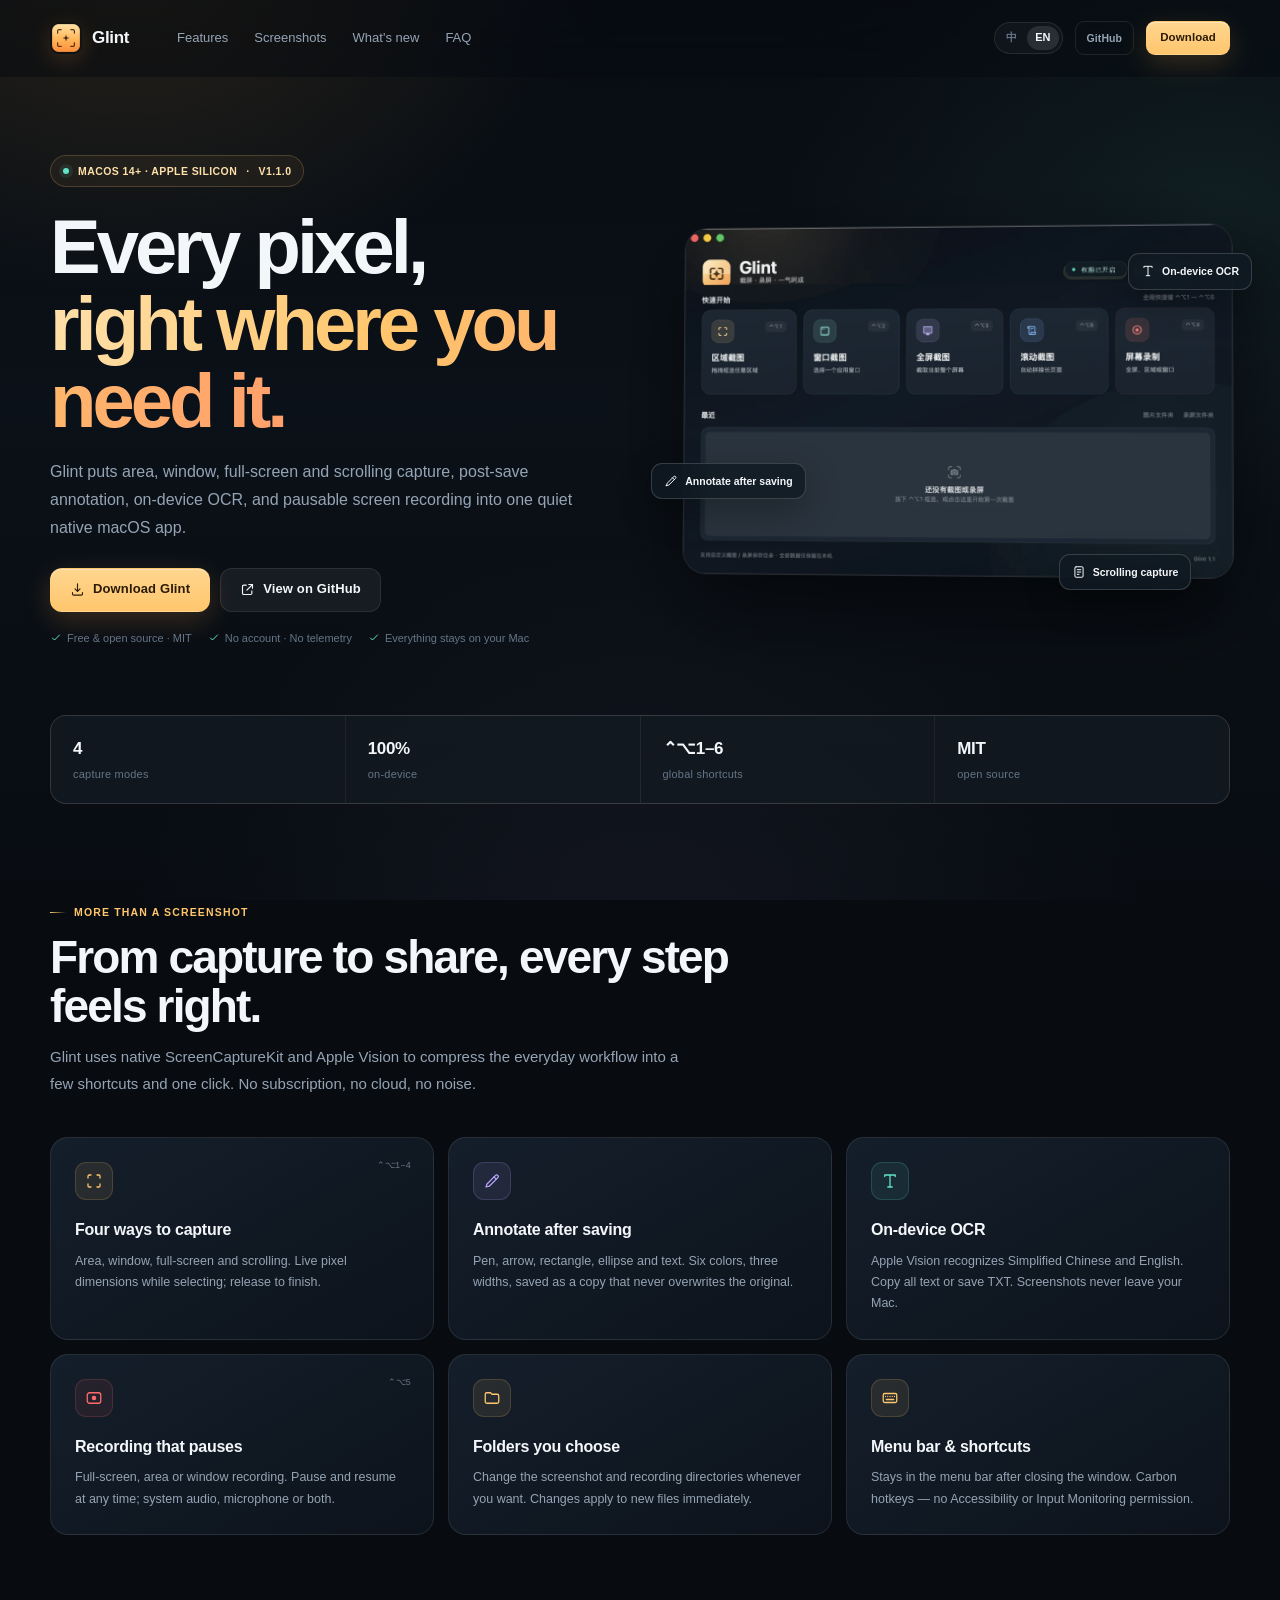
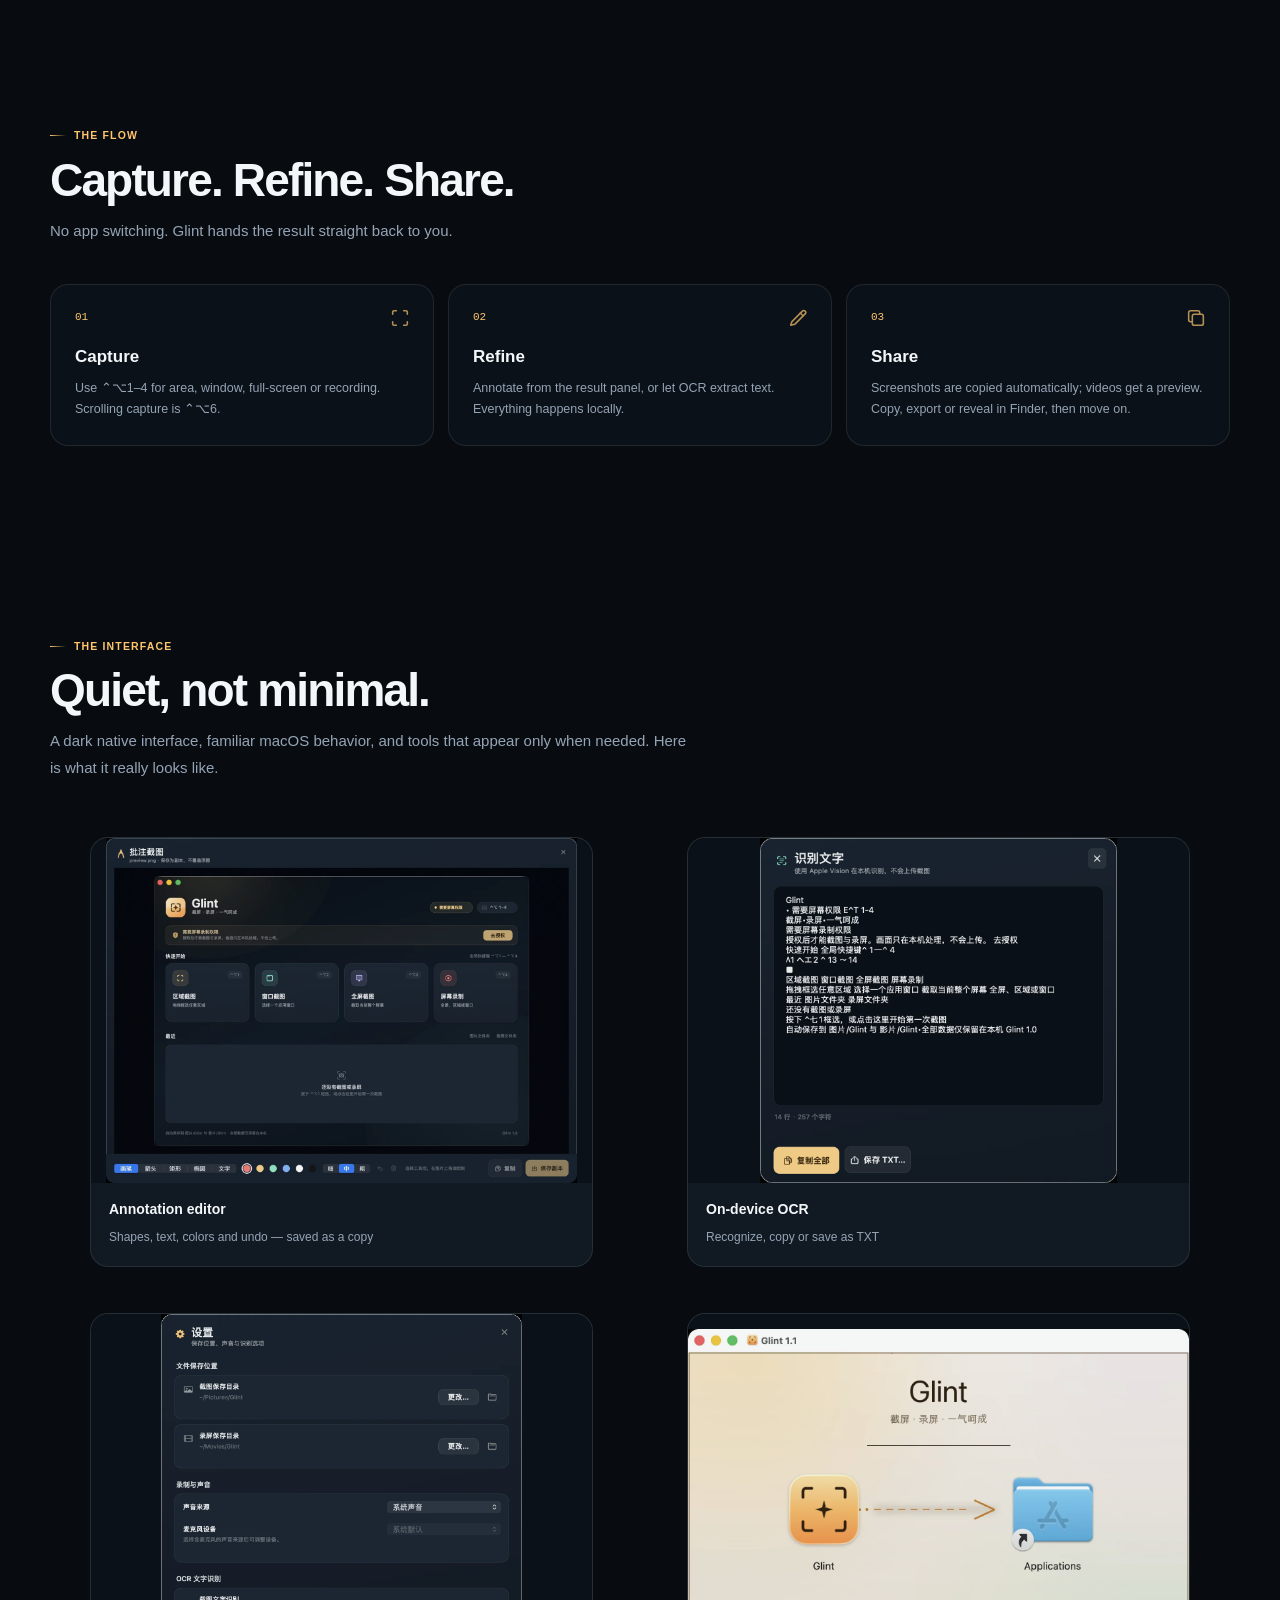
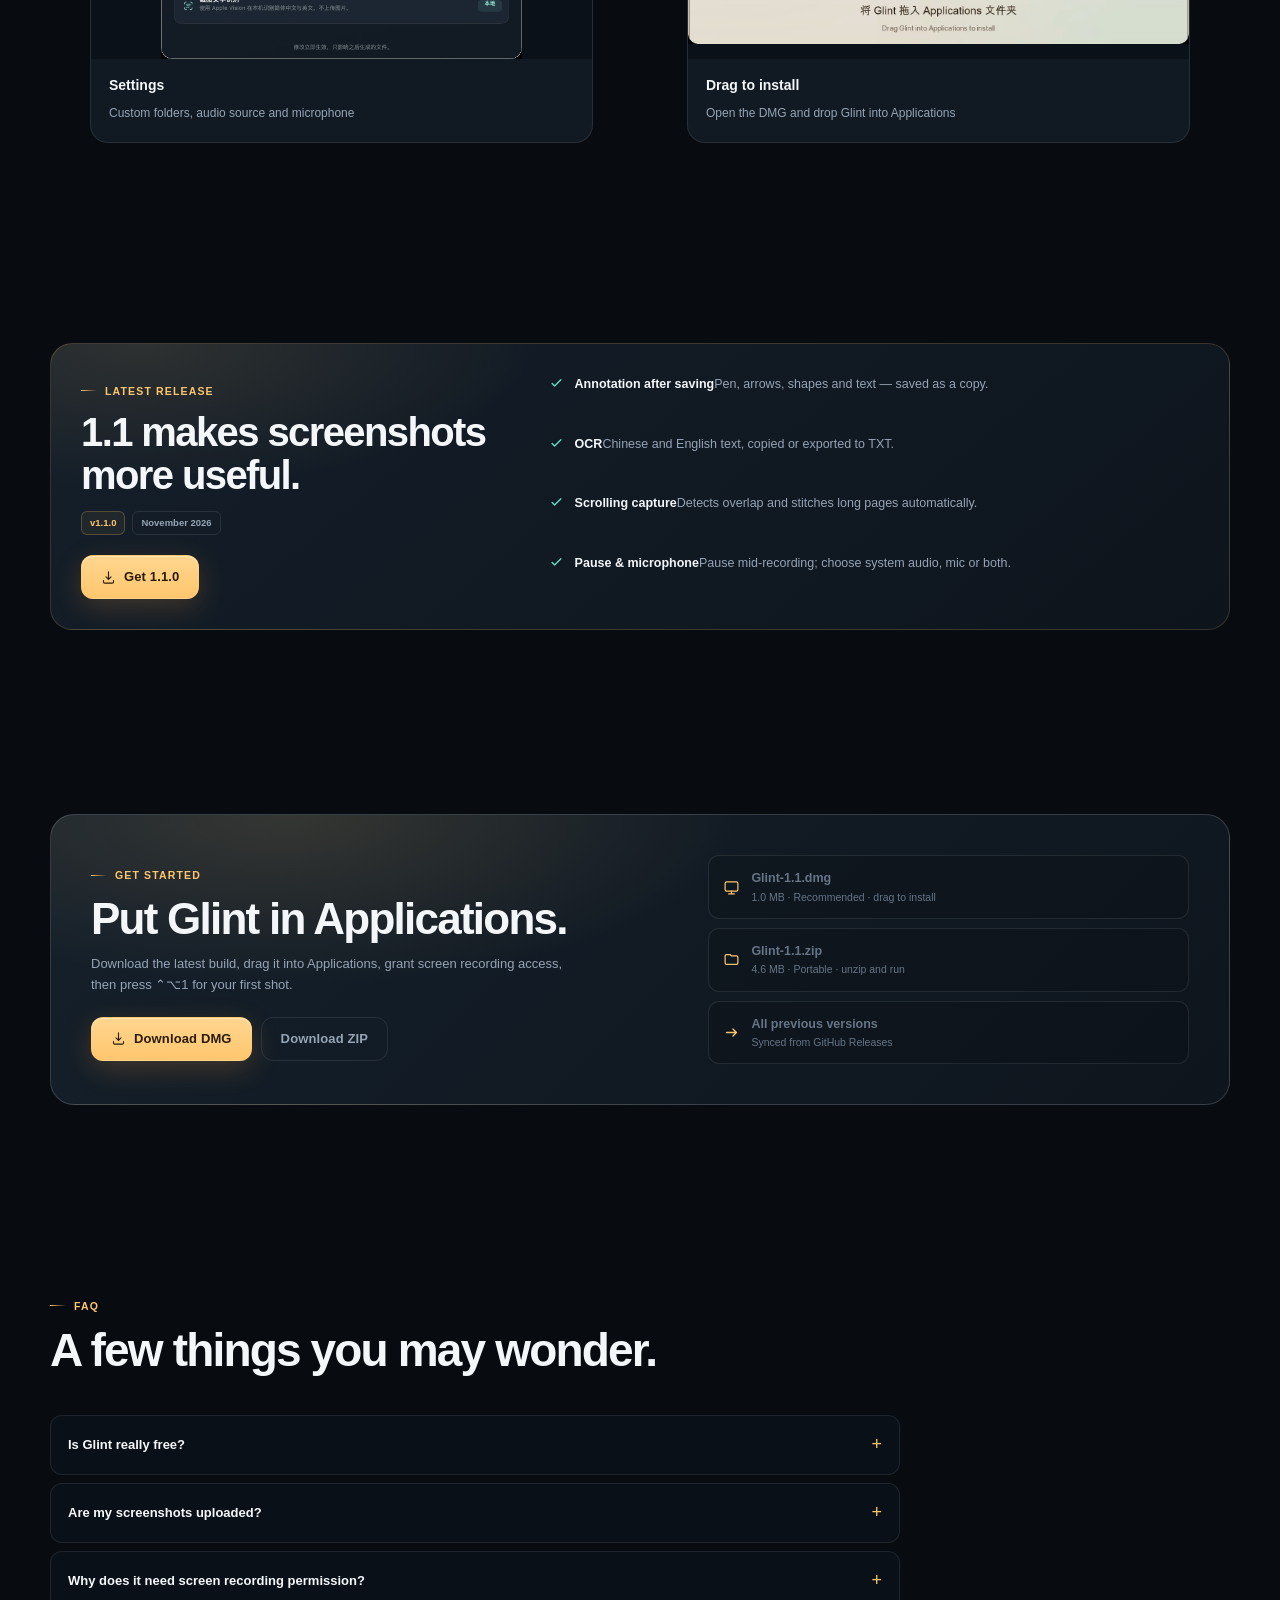
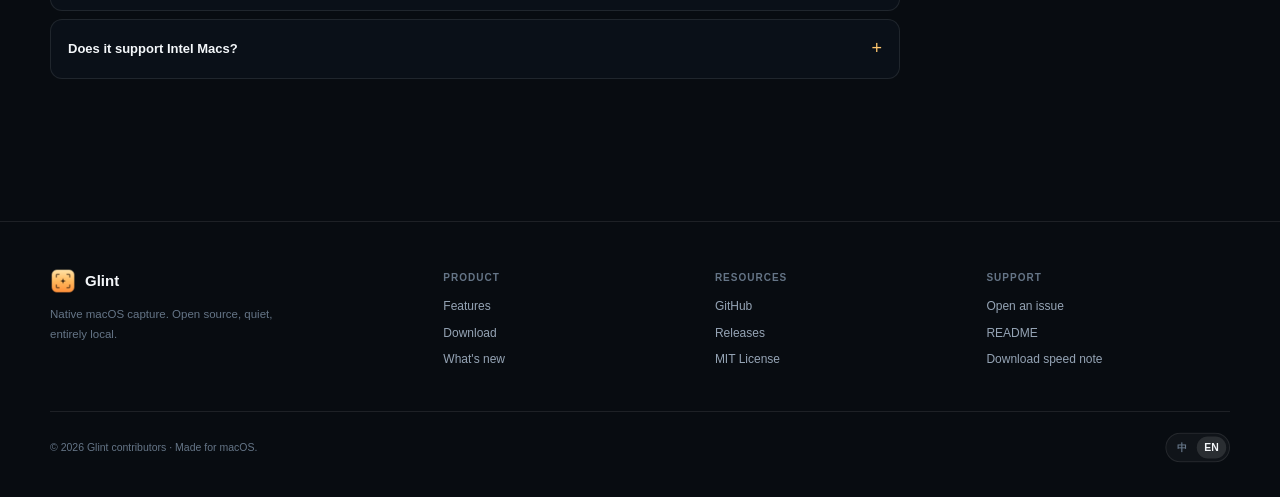
==== site/index.html @ a322283d "Add bilingual website with GitHub Releases sync and download speed notice" ====
<!DOCTYPE html>
<html lang="zh-CN" data-lang="zh">
<head>
  <meta charset="utf-8">
  <meta name="viewport" content="width=device-width, initial-scale=1">
  <title>Glint — macOS 截屏与录屏</title>
  <meta name="description" content="Glint 是原生 macOS 截屏与录屏工具：区域/窗口/全屏/滚动截图、保存后批注、本地 OCR、暂停续录、系统声音与麦克风。">
  <meta name="theme-color" content="#080c11">
  <link rel="icon" type="image/png" href="assets/icon.png">
  <link rel="apple-touch-icon" href="assets/icon.png">
  <link rel="stylesheet" href="assets/style.css">
  <meta property="og:type" content="website">
  <meta property="og:title" content="Glint — macOS 截屏与录屏">
  <meta property="og:description" content="截屏、批注、OCR、滚动长图，以及可暂停续录的屏幕录制。原生、开源、完全本地。">
  <meta property="og:image" content="https://chagan114514.github.io/glint/assets/og.jpg">
  <meta property="og:url" content="https://chagan114514.github.io/glint/">
  <meta name="twitter:card" content="summary_large_image">
  <link rel="canonical" href="https://chagan114514.github.io/glint/">
  <script>
    (function () {
      var q = new URLSearchParams(location.search).get('lang');
      var saved = null;
      try { saved = localStorage.getItem('glint-lang'); } catch (e) {}
      var lang = q || saved || ((navigator.language || '').toLowerCase().indexOf('zh') === 0 ? 'zh' : 'en');
      document.documentElement.dataset.lang = lang;
      document.documentElement.lang = lang === 'zh' ? 'zh-CN' : 'en';
      document.documentElement.classList.add('js');
    })();
  </script>
  <script type="application/ld+json">
  {
    "@context": "https://schema.org",
    "@type": "SoftwareApplication",
    "name": "Glint",
    "applicationCategory": "UtilitiesApplication",
    "operatingSystem": "macOS 14+",
    "softwareVersion": "1.1.0",
    "description": "Native macOS screenshot and screen recording utility with annotation, OCR, scrolling capture, pausable recording, system audio and microphone.",
    "offers": { "@type": "Offer", "price": "0", "priceCurrency": "USD" },
    "downloadUrl": "https://github.com/Chagan114514/glint/releases/download/v1.1.0/Glint-1.1.dmg",
    "license": "https://github.com/Chagan114514/glint/blob/main/LICENSE"
  }
  </script>
</head>
<body data-page="index">
<a class="skip-link" href="#main" data-i18n="common.skip">跳到主要内容</a>

<svg class="icon-sprite" aria-hidden="true" xmlns="http://www.w3.org/2000/svg">
  <symbol id="i-capture" viewBox="0 0 24 24" fill="none" stroke="currentColor" stroke-width="1.7" stroke-linecap="round" stroke-linejoin="round"><path d="M4 8V5.5A1.5 1.5 0 0 1 5.5 4H8M16 4h2.5A1.5 1.5 0 0 1 20 5.5V8M20 16v2.5a1.5 1.5 0 0 1-1.5 1.5H16M8 20H5.5A1.5 1.5 0 0 1 4 18.5V16"/></symbol>
  <symbol id="i-pen" viewBox="0 0 24 24" fill="none" stroke="currentColor" stroke-width="1.7" stroke-linecap="round" stroke-linejoin="round"><path d="m4 20 4.4-1.1L19.8 7.5a2.1 2.1 0 0 0-3-3L5.4 15.9 4 20Z"/><path d="m14.5 6.5 3 3"/></symbol>
  <symbol id="i-text" viewBox="0 0 24 24" fill="none" stroke="currentColor" stroke-width="1.7" stroke-linecap="round" stroke-linejoin="round"><path d="M5 6V4h14v2M12 4v16M9 20h6"/></symbol>
  <symbol id="i-record" viewBox="0 0 24 24" fill="none" stroke="currentColor" stroke-width="1.7" stroke-linecap="round" stroke-linejoin="round"><rect x="3" y="5" width="18" height="14" rx="3"/><circle cx="12" cy="12" r="3" fill="currentColor" stroke="none"/></symbol>
  <symbol id="i-folder" viewBox="0 0 24 24" fill="none" stroke="currentColor" stroke-width="1.7" stroke-linecap="round" stroke-linejoin="round"><path d="M3 7a2 2 0 0 1 2-2h5l2 2h7a2 2 0 0 1 2 2v8a2 2 0 0 1-2 2H5a2 2 0 0 1-2-2V7Z"/></symbol>
  <symbol id="i-keyboard" viewBox="0 0 24 24" fill="none" stroke="currentColor" stroke-width="1.7" stroke-linecap="round" stroke-linejoin="round"><rect x="3" y="6" width="18" height="12" rx="2"/><path d="M6 10h.01M9 10h.01M12 10h.01M15 10h.01M18 10h.01M7 14h10"/></symbol>
  <symbol id="i-check" viewBox="0 0 24 24" fill="none" stroke="currentColor" stroke-width="2" stroke-linecap="round" stroke-linejoin="round"><path d="m5 12 4 4L19 6"/></symbol>
  <symbol id="i-download" viewBox="0 0 24 24" fill="none" stroke="currentColor" stroke-width="1.8" stroke-linecap="round" stroke-linejoin="round"><path d="M12 3v12m0 0 4-4m-4 4-4-4M4 17v2a2 2 0 0 0 2 2h12a2 2 0 0 0 2-2v-2"/></symbol>
  <symbol id="i-scroll" viewBox="0 0 24 24" fill="none" stroke="currentColor" stroke-width="1.7" stroke-linecap="round" stroke-linejoin="round"><rect x="5" y="3" width="14" height="18" rx="2"/><path d="M9 8h6M9 12h6M9 16h3"/></symbol>
  <symbol id="i-mic" viewBox="0 0 24 24" fill="none" stroke="currentColor" stroke-width="1.7" stroke-linecap="round" stroke-linejoin="round"><rect x="9" y="3" width="6" height="11" rx="3"/><path d="M5 11a7 7 0 0 0 14 0M12 18v3M8 21h8"/></symbol>
  <symbol id="i-settings" viewBox="0 0 24 24" fill="none" stroke="currentColor" stroke-width="1.7" stroke-linecap="round" stroke-linejoin="round"><circle cx="12" cy="12" r="3"/><path d="M19.4 15a1.7 1.7 0 0 0 .34 1.88l.06.06-2.83 2.83-.06-.06A1.7 1.7 0 0 0 15 19.4a1.7 1.7 0 0 0-1 .6 1.7 1.7 0 0 0-.4 1.1V21H9.6v-.09A1.7 1.7 0 0 0 8.6 19.4a1.7 1.7 0 0 0-1.88.34l-.06.06-2.83-2.83.06-.06A1.7 1.7 0 0 0 4.6 15a1.7 1.7 0 0 0-.6-1 1.7 1.7 0 0 0-1.1-.4H3v-3.2h.09A1.7 1.7 0 0 0 4.6 9a1.7 1.7 0 0 0-.34-1.88l-.06-.06 2.83-2.83.06.06A1.7 1.7 0 0 0 9 4.6a1.7 1.7 0 0 0 1-.6 1.7 1.7 0 0 0 .4-1.1V3h3.2v.09A1.7 1.7 0 0 0 15 4.6a1.7 1.7 0 0 0 1.88-.34l.06-.06 2.83 2.83-.06.06A1.7 1.7 0 0 0 19.4 9c.2.4.4.7.6 1 .3.3.7.4 1.1.4H21v3.2h-.09a1.7 1.7 0 0 0-1.51 1.4Z"/></symbol>
  <symbol id="i-shield" viewBox="0 0 24 24" fill="none" stroke="currentColor" stroke-width="1.7" stroke-linecap="round" stroke-linejoin="round"><path d="M12 3 4.5 6v5.5c0 4.4 3.2 8.4 7.5 9.5 4.3-1.1 7.5-5.1 7.5-9.5V6L12 3Z"/><path d="m8.5 12 2.3 2.3 4.7-5"/></symbol>
  <symbol id="i-spark" viewBox="0 0 24 24" fill="none" stroke="currentColor" stroke-width="1.6" stroke-linejoin="round"><path d="M12 3c.5 4.8 3.2 7.5 8 8-4.8.5-7.5 3.2-8 8-.5-4.8-3.2-7.5-8-8 4.8-.5 7.5-3.2 8-8Z"/></symbol>
  <symbol id="i-window" viewBox="0 0 24 24" fill="none" stroke="currentColor" stroke-width="1.7" stroke-linecap="round" stroke-linejoin="round"><rect x="3" y="4" width="18" height="16" rx="2"/><path d="M3 8h18M7 6h.01M10 6h.01"/></symbol>
  <symbol id="i-arrow" viewBox="0 0 24 24" fill="none" stroke="currentColor" stroke-width="1.8" stroke-linecap="round" stroke-linejoin="round"><path d="M5 12h14m0 0-5-5m5 5-5 5"/></symbol>
  <symbol id="i-copy" viewBox="0 0 24 24" fill="none" stroke="currentColor" stroke-width="1.7" stroke-linecap="round" stroke-linejoin="round"><rect x="8" y="8" width="12" height="12" rx="2"/><path d="M16 8V6a2 2 0 0 0-2-2H6a2 2 0 0 0-2 2v8a2 2 0 0 0 2 2h2"/></symbol>
  <symbol id="i-monitor" viewBox="0 0 24 24" fill="none" stroke="currentColor" stroke-width="1.7" stroke-linecap="round" stroke-linejoin="round"><rect x="3" y="4" width="18" height="13" rx="2"/><path d="M8 21h8M12 17v4"/></symbol>
  <symbol id="i-warning" viewBox="0 0 24 24" fill="none" stroke="currentColor" stroke-width="1.8" stroke-linecap="round" stroke-linejoin="round"><path d="M12 3 2.8 20h18.4L12 3Z"/><path d="M12 9v5M12 17h.01"/></symbol>
  <symbol id="i-external" viewBox="0 0 24 24" fill="none" stroke="currentColor" stroke-width="1.8" stroke-linecap="round" stroke-linejoin="round"><path d="M14 4h6v6M20 4l-9 9"/><path d="M19 14v4a2 2 0 0 1-2 2H6a2 2 0 0 1-2-2V7a2 2 0 0 1 2-2h4"/></symbol>
  <symbol id="i-close" viewBox="0 0 24 24" fill="none" stroke="currentColor" stroke-width="1.8" stroke-linecap="round"><path d="m6 6 12 12M18 6 6 18"/></symbol>
  <symbol id="i-play" viewBox="0 0 24 24" fill="currentColor" stroke="none"><path d="M8 5.5v13l11-6.5L8 5.5Z"/></symbol>
</svg>

<header class="nav" id="top">
  <div class="container nav-inner">
    <a class="brand" href="index.html" aria-label="Glint"><img src="assets/icon.png" alt=""><span>Glint</span></a>
    <nav class="nav-links" aria-label="Primary">
      <a href="#features" data-i18n="nav.features">功能</a>
      <a href="#gallery" data-i18n="nav.gallery">截图</a>
      <a href="#whatsnew" data-i18n="nav.news">更新</a>
      <a href="#faq" data-i18n="nav.faq">常见问题</a>
    </nav>
    <div class="nav-actions">
      <div class="lang-switch" role="group" aria-label="Language">
        <button type="button" data-set-lang="zh" aria-pressed="true">中</button>
        <button type="button" data-set-lang="en" aria-pressed="false">EN</button>
      </div>
      <a class="nav-gh" href="https://github.com/Chagan114514/glint" target="_blank" rel="noopener" aria-label="GitHub" data-i18n="nav.github">GitHub</a>
      <a class="btn btn-primary btn-sm" href="download.html" data-i18n="nav.download">下载</a>
    </div>
  </div>
</header>

<main id="main">
  <section class="hero">
    <div class="container hero-grid">
      <div class="hero-copy">
        <span class="eyebrow"><span class="pulse"></span><span data-i18n="hero.badge">macOS 14+ · Apple Silicon</span><span>·</span><span id="hero-version">v1.1.0</span></span>
        <h1><span data-i18n="hero.title1">截屏与录屏，</span><br><span class="gradient" data-i18n="hero.title2">恰到好处。</span></h1>
        <p class="hero-lead" data-i18n="hero.lead">Glint 把区域、窗口、全屏和滚动截图，保存后的批注与本地 OCR，以及可暂停续录的屏幕录制，放进一个安静的原生 macOS 应用。</p>
        <div class="hero-actions">
          <a class="btn btn-primary" href="download.html"><svg class="icon" aria-hidden="true"><use href="#i-download"/></svg><span data-i18n="hero.download">下载 Glint</span></a>
          <a class="btn btn-secondary" href="https://github.com/Chagan114514/glint" target="_blank" rel="noopener"><svg class="icon" aria-hidden="true"><use href="#i-external"/></svg><span data-i18n="hero.github">在 GitHub 上查看</span></a>
        </div>
        <div class="hero-note">
          <span><svg class="icon" aria-hidden="true"><use href="#i-check"/></svg><span data-i18n="hero.note1">免费开源 · MIT</span></span>
          <span><svg class="icon" aria-hidden="true"><use href="#i-check"/></svg><span data-i18n="hero.note2">无需账号 · 无遥测</span></span>
          <span><svg class="icon" aria-hidden="true"><use href="#i-check"/></svg><span data-i18n="hero.note3">所有处理都在本机</span></span>
        </div>
      </div>
      <div class="hero-visual">
        <div class="hero-glow"></div>
        <div class="app-frame"><img src="assets/hero.webp" width="1440" height="916" alt="Glint main window" data-i18n-alt="hero.alt"></div>
        <div class="float-chip chip-a"><svg class="icon" aria-hidden="true"><use href="#i-text"/></svg><span data-i18n="hero.chipOCR">本地 OCR</span></div>
        <div class="float-chip chip-b"><svg class="icon" aria-hidden="true"><use href="#i-pen"/></svg><span data-i18n="hero.chipAnnotate">保存后批注</span></div>
        <div class="float-chip chip-c"><svg class="icon" aria-hidden="true"><use href="#i-scroll"/></svg><span data-i18n="hero.chipScroll">滚动长截图</span></div>
      </div>
    </div>
  </section>

  <div class="container">
    <div class="stats reveal">
      <div class="stat"><strong>4</strong><span data-i18n="stats.capture">种截图模式</span></div>
      <div class="stat"><strong>100%</strong><span data-i18n="stats.local">本地处理</span></div>
      <div class="stat"><strong>⌃⌥1–6</strong><span data-i18n="stats.hotkeys">全局快捷键</span></div>
      <div class="stat"><strong>MIT</strong><span data-i18n="stats.mit">开源免费</span></div>
    </div>
  </div>

  <section class="section" id="features">
    <div class="container">
      <div class="section-head reveal">
        <div class="kicker" data-i18n="features.kicker">不止是截图</div>
        <h2 data-i18n="features.title">从截取到分享，每一步都顺手。</h2>
        <p data-i18n="features.lead">Glint 用原生 ScreenCaptureKit 和 Apple Vision，把高频工作流压缩成几个快捷键和一次点击。没有订阅、没有云端、没有打扰。</p>
      </div>
      <div class="feature-grid">
        <article class="feature reveal">
          <span class="feature-tag">⌃⌥1–4</span>
          <div class="feature-icon"><svg class="icon" aria-hidden="true"><use href="#i-capture"/></svg></div>
          <h3 data-i18n="feature.capture.title">四种截取方式</h3>
          <p data-i18n="feature.capture.desc">区域、窗口、全屏和滚动长图。框选时实时显示像素尺寸，松开即完成。</p>
        </article>
        <article class="feature reveal">
          <div class="feature-icon"><svg class="icon" aria-hidden="true"><use href="#i-pen"/></svg></div>
          <h3 data-i18n="feature.annotate.title">保存后批注</h3>
          <p data-i18n="feature.annotate.desc">画笔、箭头、矩形、椭圆和文字。六种颜色、三种线宽，保存为不覆盖原图的副本。</p>
        </article>
        <article class="feature reveal">
          <div class="feature-icon"><svg class="icon" aria-hidden="true"><use href="#i-text"/></svg></div>
          <h3 data-i18n="feature.ocr.title">本地 OCR</h3>
          <p data-i18n="feature.ocr.desc">使用 Apple Vision 识别简体中文与英文，复制全文或保存 TXT。截图不会离开本机。</p>
        </article>
        <article class="feature reveal">
          <span class="feature-tag">⌃⌥5</span>
          <div class="feature-icon"><svg class="icon" aria-hidden="true"><use href="#i-record"/></svg></div>
          <h3 data-i18n="feature.record.title">能暂停的录屏</h3>
          <p data-i18n="feature.record.desc">全屏、区域或窗口录制，随时暂停/继续；支持系统声音、麦克风或两者同时录制。</p>
        </article>
        <article class="feature reveal">
          <div class="feature-icon"><svg class="icon" aria-hidden="true"><use href="#i-folder"/></svg></div>
          <h3 data-i18n="feature.folders.title">你的保存目录</h3>
          <p data-i18n="feature.folders.desc">截图和录屏目录都可以自由更改；修改立即生效，只影响之后生成的文件。</p>
        </article>
        <article class="feature reveal">
          <div class="feature-icon"><svg class="icon" aria-hidden="true"><use href="#i-keyboard"/></svg></div>
          <h3 data-i18n="feature.hotkeys.title">菜单栏与快捷键</h3>
          <p data-i18n="feature.hotkeys.desc">关闭主窗口后仍在菜单栏待命。Carbon 全局快捷键，不申请辅助功能或输入监控权限。</p>
        </article>
      </div>
    </div>
  </section>

  <section class="section" id="workflow">
    <div class="container">
      <div class="section-head reveal">
        <div class="kicker" data-i18n="workflow.kicker">工作流</div>
        <h2 data-i18n="workflow.title">截取、整理、分享。</h2>
        <p data-i18n="workflow.lead">不需要在多个应用之间来回切换。Glint 把结果直接交到你手里。</p>
      </div>
      <div class="workflow-grid">
        <div class="step reveal">
          <div class="step-num">01</div>
          <svg class="icon" aria-hidden="true"><use href="#i-capture"/></svg>
          <h3 data-i18n="workflow.capture.title">截取</h3>
          <p data-i18n="workflow.capture.desc">⌃⌥1 到 ⌃⌥4，选择区域、窗口、全屏或开始录屏。滚动截图用 ⌃⌥6。</p>
        </div>
        <div class="step reveal">
          <div class="step-num">02</div>
          <svg class="icon" aria-hidden="true"><use href="#i-pen"/></svg>
          <h3 data-i18n="workflow.refine.title">整理</h3>
          <p data-i18n="workflow.refine.desc">在结果面板直接批注，或让 OCR 提取文字；所有处理都在本机完成。</p>
        </div>
        <div class="step reveal">
          <div class="step-num">03</div>
          <svg class="icon" aria-hidden="true"><use href="#i-copy"/></svg>
          <h3 data-i18n="workflow.share.title">分享</h3>
          <p data-i18n="workflow.share.desc">截图自动复制到剪贴板，视频可播放预览。复制、导出或交给 Finder，一步完成。</p>
        </div>
      </div>
    </div>
  </section>

  <section class="section" id="gallery">
    <div class="container">
      <div class="section-head reveal">
        <div class="kicker" data-i18n="gallery.kicker">界面</div>
        <h2 data-i18n="gallery.title">安静，但不简陋。</h2>
        <p data-i18n="gallery.lead">深色原生界面、熟悉的 macOS 操作方式，以及只在需要时出现的工具。下面是它真实的样子。</p>
      </div>
      <div class="gallery-grid">
        <figure class="shot reveal">
          <img src="assets/annotation.webp" width="1440" height="1052" loading="lazy" alt="Annotation editor" data-i18n-alt="gallery.annotate.alt">
          <figcaption><strong data-i18n="gallery.annotate.title">批注编辑器</strong><span data-i18n="gallery.annotate.desc">形状、文字、颜色与撤销，保存副本</span></figcaption>
        </figure>
        <figure class="shot reveal">
          <img src="assets/ocr.webp" width="1080" height="1040" loading="lazy" alt="OCR result" data-i18n-alt="gallery.ocr.alt">
          <figcaption><strong data-i18n="gallery.ocr.title">本地 OCR</strong><span data-i18n="gallery.ocr.desc">识别、复制或保存为 TXT</span></figcaption>
        </figure>
        <figure class="shot reveal">
          <img src="assets/settings.webp" width="1240" height="1180" loading="lazy" alt="Settings" data-i18n-alt="gallery.settings.alt">
          <figcaption><strong data-i18n="gallery.settings.title">设置</strong><span data-i18n="gallery.settings.desc">自定义目录、声音来源和麦克风</span></figcaption>
        </figure>
        <figure class="shot reveal">
          <img src="assets/installer.webp" width="1400" height="880" loading="lazy" alt="DMG installer" data-i18n-alt="gallery.installer.alt">
          <figcaption><strong data-i18n="gallery.installer.title">拖拽安装</strong><span data-i18n="gallery.installer.desc">打开 DMG，把 Glint 拖进 Applications</span></figcaption>
        </figure>
      </div>
    </div>
  </section>

  <section class="section" id="whatsnew">
    <div class="container">
      <div class="release-panel reveal">
        <div>
          <div class="kicker" data-i18n="news.kicker">最新版本</div>
          <h2 data-i18n="news.title">1.1 让截图更有用。</h2>
          <div class="release-meta">
            <span class="pill gold" id="cta-version">v1.1.0</span>
            <span class="pill" data-i18n="news.date">2026 年 11 月</span>
          </div>
          <a class="btn btn-primary" href="download.html"><svg class="icon" aria-hidden="true"><use href="#i-download"/></svg><span data-i18n="news.download">获取 1.1.0</span></a>
        </div>
        <ul class="change-list">
          <li><svg class="icon" aria-hidden="true"><use href="#i-check"/></svg><span><strong data-i18n="news.item1.title">保存后批注</strong><span data-i18n="news.item1.desc">画笔、箭头、形状与文字，保存为副本。</span></span></li>
          <li><svg class="icon" aria-hidden="true"><use href="#i-check"/></svg><span><strong data-i18n="news.item2.title">OCR 文字识别</strong><span data-i18n="news.item2.desc">中英文识别，复制全文或导出 TXT。</span></span></li>
          <li><svg class="icon" aria-hidden="true"><use href="#i-check"/></svg><span><strong data-i18n="news.item3.title">滚动截图</strong><span data-i18n="news.item3.desc">自动检测重叠，拼接长页面。</span></span></li>
          <li><svg class="icon" aria-hidden="true"><use href="#i-check"/></svg><span><strong data-i18n="news.item4.title">暂停续录与麦克风</strong><span data-i18n="news.item4.desc">录制中暂停，声音来源可选系统/麦克风。</span></span></li>
        </ul>
      </div>
    </div>
  </section>

  <section class="section" id="download">
    <div class="container">
      <div class="download-panel reveal">
        <div>
          <div class="kicker" data-i18n="cta.kicker">开始使用</div>
          <h2 data-i18n="cta.title">把 Glint 放进 Applications。</h2>
          <p data-i18n="cta.lead">下载最新版本，拖入 Applications，授权屏幕录制，然后按 ⌃⌥1 截下第一张图。</p>
          <div class="download-actions">
            <a class="btn btn-primary" id="cta-dmg" href="https://github.com/Chagan114514/glint/releases/download/v1.1.0/Glint-1.1.dmg"><svg class="icon" aria-hidden="true"><use href="#i-download"/></svg><span data-i18n="cta.dmg">下载 DMG</span></a>
            <a class="btn btn-ghost" id="cta-zip" href="https://github.com/Chagan114514/glint/releases/download/v1.1.0/Glint-1.1.zip"><span data-i18n="cta.zip">下载 ZIP</span></a>
          </div>
        </div>
        <div class="download-side">
          <a class="mini-asset" id="cta-asset-dmg" href="https://github.com/Chagan114514/glint/releases/download/v1.1.0/Glint-1.1.dmg">
            <svg class="icon" aria-hidden="true"><use href="#i-monitor"/></svg>
            <span><strong>Glint-1.1.dmg</strong><span data-i18n="cta.assetDmg">推荐 · 拖拽安装</span></span>
          </a>
          <a class="mini-asset" id="cta-asset-zip" href="https://github.com/Chagan114514/glint/releases/download/v1.1.0/Glint-1.1.zip">
            <svg class="icon" aria-hidden="true"><use href="#i-folder"/></svg>
            <span><strong>Glint-1.1.zip</strong><span data-i18n="cta.assetZip">便携版本 · 解压即用</span></span>
          </a>
          <a class="mini-asset" href="download.html">
            <svg class="icon" aria-hidden="true"><use href="#i-arrow"/></svg>
            <span><strong data-i18n="cta.allVersions">所有历史版本</strong><span data-i18n="cta.allVersionsDesc">自动同步 GitHub Releases</span></span>
          </a>
        </div>
      </div>
    </div>
  </section>

  <section class="section" id="faq">
    <div class="container">
      <div class="section-head reveal">
        <div class="kicker" data-i18n="faq.kicker">常见问题</div>
        <h2 data-i18n="faq.title">你可能想知道。</h2>
      </div>
      <div class="faq reveal">
        <details>
          <summary data-i18n="faq.q1">Glint 真的免费吗？</summary>
          <p data-i18n="faq.a1">是的，MIT 开源，没有订阅、广告或功能限制。你可以在 GitHub 上查看源码。</p>
        </details>
        <details>
          <summary data-i18n="faq.q2">我的截图会上传吗？</summary>
          <p data-i18n="faq.a2">不会。截图、录屏、OCR、批注和导出全部在本机完成；应用没有网络请求。</p>
        </details>
        <details>
          <summary data-i18n="faq.q3">为什么需要屏幕录制权限？</summary>
          <p data-i18n="faq.a3">macOS 要求所有截屏/录屏应用获得“屏幕与系统音频录制”权限。Glint 不申请辅助功能或输入监控权限。</p>
        </details>
        <details>
          <summary data-i18n="faq.q4">支持 Intel Mac 吗？</summary>
          <p data-i18n="faq.a4">当前发布包是 arm64（Apple Silicon）。Intel 用户可以从源码运行 ./build.sh 自行构建。</p>
        </details>
      </div>
    </div>
  </section>
</main>

<footer>
  <div class="container">
    <div class="footer-grid">
      <div>
        <a class="footer-brand" href="index.html"><img src="assets/icon.png" alt=""><span>Glint</span></a>
        <p class="footer-note" data-i18n="footer.note">原生 macOS 截屏与录屏。开源、安静、完全本地。</p>
      </div>
      <div class="footer-col">
        <h4 data-i18n="footer.product">产品</h4>
        <a href="#features" data-i18n="nav.features">功能</a>
        <a href="download.html" data-i18n="nav.download">下载</a>
        <a href="#whatsnew" data-i18n="nav.news">更新</a>
      </div>
      <div class="footer-col">
        <h4 data-i18n="footer.resources">资源</h4>
        <a href="https://github.com/Chagan114514/glint" target="_blank" rel="noopener">GitHub</a>
        <a href="https://github.com/Chagan114514/glint/releases" target="_blank" rel="noopener" data-i18n="nav.releases">Releases</a>
        <a href="https://github.com/Chagan114514/glint/blob/main/LICENSE" target="_blank" rel="noopener">MIT License</a>
      </div>
      <div class="footer-col">
        <h4 data-i18n="footer.support">支持</h4>
        <a href="https://github.com/Chagan114514/glint/issues" target="_blank" rel="noopener" data-i18n="footer.issues">提交 Issue</a>
        <a href="https://github.com/Chagan114514/glint/blob/main/README.md" target="_blank" rel="noopener">README</a>
        <a href="download.html?showSpeed=1" data-i18n="footer.speed">下载速度说明</a>
      </div>
    </div>
    <div class="footer-bottom">
      <span data-i18n="footer.copyright">© 2026 Glint contributors · Made for macOS.</span>
      <div class="lang-switch" role="group" aria-label="Language">
        <button type="button" data-set-lang="zh" aria-pressed="true">中</button>
        <button type="button" data-set-lang="en" aria-pressed="false">EN</button>
      </div>
    </div>
  </div>
</footer>

<script src="assets/app.js" defer></script>
</body>
</html>
---- site/assets/style.css ----
/* Glint website — no frameworks, no external assets */
:root {
  --bg: #080c11;
  --bg-2: #0d141c;
  --panel: #111a23;
  --panel-2: #16212d;
  --panel-3: #1b2734;
  --text: #f4f7fa;
  --muted: #95a4b5;
  --soft: #657587;
  --line: rgba(255, 255, 255, 0.09);
  --line-strong: rgba(255, 255, 255, 0.16);
  --accent: #ffc66d;
  --accent-2: #ff9f43;
  --accent-soft: #ffe0aa;
  --teal: #62e3c8;
  --violet: #b8a4ff;
  --danger: #ff6b6b;
  --radius: 20px;
  --max: 1180px;
  --font: -apple-system, BlinkMacSystemFont, "SF Pro Display", "SF Pro Text", "Helvetica Neue", "PingFang SC", "Hiragino Sans GB", "Microsoft YaHei", sans-serif;
  --mono: "SFMono-Regular", ui-monospace, Menlo, Consolas, monospace;
}

* { box-sizing: border-box; }
html { scroll-behavior: smooth; }
body {
  margin: 0;
  background: var(--bg);
  color: var(--text);
  font-family: var(--font);
  line-height: 1.55;
  -webkit-font-smoothing: antialiased;
  overflow-x: hidden;
}
body::before {
  content: "";
  position: fixed;
  inset: 0;
  pointer-events: none;
  z-index: -1;
  background:
    radial-gradient(720px 520px at 10% -5%, rgba(255, 184, 90, 0.13), transparent 65%),
    radial-gradient(680px 500px at 95% 22%, rgba(98, 227, 200, 0.07), transparent 65%),
    radial-gradient(800px 620px at 50% 105%, rgba(184, 164, 255, 0.06), transparent 65%),
    linear-gradient(180deg, #080c11 0%, #0b1118 45%, #080c11 100%);
}
body::after {
  content: "";
  position: fixed;
  inset: 0;
  pointer-events: none;
  z-index: -1;
  opacity: 0.35;
  background-image: linear-gradient(rgba(255,255,255,.022) 1px, transparent 1px), linear-gradient(90deg, rgba(255,255,255,.022) 1px, transparent 1px);
  background-size: 80px 80px;
  mask-image: linear-gradient(to bottom, black, transparent 70%);
}
a { color: inherit; text-decoration: none; }
img { max-width: 100%; display: block; }
button { font: inherit; color: inherit; }
::selection { background: rgba(255, 198, 109, .3); }

.container { width: min(var(--max), calc(100% - 48px)); margin: 0 auto; }
.skip-link {
  position: fixed; top: 10px; left: 10px; z-index: 200;
  padding: 8px 14px; border-radius: 8px; background: var(--accent); color: #2b1b06;
  transform: translateY(-150%);
}
.skip-link:focus { transform: none; }
.icon-sprite { position: absolute; width: 0; height: 0; overflow: hidden; }

/* Navigation */
.nav {
  position: sticky; top: 0; z-index: 80;
  border-bottom: 1px solid transparent;
  background: rgba(8, 12, 17, 0.55);
  backdrop-filter: blur(18px) saturate(140%);
  -webkit-backdrop-filter: blur(18px) saturate(140%);
  transition: background .25s ease, border-color .25s ease;
}
.nav.scrolled { background: rgba(8, 12, 17, .86); border-bottom-color: var(--line); }
.nav-inner { height: 76px; display: flex; align-items: center; gap: 24px; }
.brand { display: inline-flex; align-items: center; gap: 10px; font-weight: 650; letter-spacing: -.02em; font-size: 17px; }
.brand img { width: 32px; height: 32px; border-radius: 9px; box-shadow: 0 6px 22px rgba(255, 159, 67, .18); }
.nav-links { display: flex; align-items: center; gap: 26px; margin-left: 24px; }
.nav-links a { color: var(--muted); font-size: 13px; transition: color .2s; }
.nav-links a:hover { color: var(--text); }
.nav-actions { margin-left: auto; display: flex; align-items: center; gap: 12px; }
.lang-switch {
  display: inline-flex; align-items: center; gap: 2px;
  padding: 3px; border: 1px solid var(--line); border-radius: 999px;
  background: rgba(255,255,255,.035);
}
.lang-switch button {
  border: 0; background: transparent; color: var(--soft);
  padding: 4px 8px; border-radius: 999px; cursor: pointer;
  font-size: 11px; font-weight: 600; line-height: 1.4;
  transition: background .2s, color .2s;
}
.lang-switch button.active { background: rgba(255,255,255,.11); color: var(--text); }
.nav-gh { height: 34px; display: inline-flex; align-items: center; padding: 0 11px; border: 1px solid var(--line); border-radius: 9px; color: var(--muted); font-size: 10.5px; font-weight: 600; letter-spacing: .01em; transition: .2s; }
.nav-gh:hover { color: var(--text); border-color: var(--line-strong); background: rgba(255,255,255,.05); }
.icon { width: 18px; height: 18px; fill: currentColor; flex: none; }

/* Buttons */
.btn {
  display: inline-flex; align-items: center; justify-content: center; gap: 8px;
  min-height: 44px; padding: 0 19px; border-radius: 12px;
  font-size: 13px; font-weight: 650; letter-spacing: .01em;
  border: 1px solid transparent; cursor: pointer;
  transition: transform .18s ease, background .2s ease, border-color .2s ease, box-shadow .2s ease;
  white-space: nowrap;
}
.btn:hover { transform: translateY(-1px); }
.btn:active { transform: translateY(0); }
.btn-primary {
  color: #2b1b06;
  background: linear-gradient(180deg, #ffd68f, var(--accent));
  box-shadow: 0 8px 28px rgba(255, 159, 67, .2), inset 0 1px rgba(255,255,255,.35);
}
.btn-primary:hover { box-shadow: 0 12px 34px rgba(255, 159, 67, .28), inset 0 1px rgba(255,255,255,.35); }
.btn-secondary { color: var(--text); background: rgba(255,255,255,.055); border-color: var(--line); }
.btn-secondary:hover { background: rgba(255,255,255,.09); border-color: var(--line-strong); }
.btn-ghost { color: var(--muted); background: transparent; border-color: var(--line); }
.btn-ghost:hover { color: var(--text); background: rgba(255,255,255,.04); }
.btn-sm { min-height: 34px; padding: 0 13px; font-size: 11.5px; border-radius: 9px; }
.btn .icon { width: 15px; height: 15px; }

/* Hero */
.hero { padding: 78px 0 42px; position: relative; }
.hero-grid { display: grid; grid-template-columns: minmax(0, 1.02fr) minmax(0, .98fr); gap: 56px; align-items: center; }
.hero-copy { min-width: 0; }
.eyebrow {
  display: inline-flex; align-items: center; gap: 9px;
  padding: 7px 12px; border: 1px solid rgba(255,198,109,.2); border-radius: 999px;
  background: rgba(255,198,109,.055); color: var(--accent-soft);
  font-size: 10.5px; font-weight: 600; letter-spacing: .04em; text-transform: uppercase;
}
.pulse { width: 6px; height: 6px; border-radius: 50%; background: var(--teal); box-shadow: 0 0 0 4px rgba(98,227,200,.09); }
.hero h1 {
  margin: 22px 0 18px;
  font-size: clamp(46px, 6.2vw, 76px);
  line-height: 1.01; letter-spacing: -.052em; font-weight: 720;
}
.gradient {
  background: linear-gradient(100deg, var(--accent-soft) 0%, var(--accent) 45%, #ff9f6b 100%);
  -webkit-background-clip: text; background-clip: text; color: transparent;
}
 .hero-lead { color: var(--muted); font-size: 16px; max-width: 530px; margin: 0 0 26px; line-height: 1.75; }
.hero-actions { display: flex; flex-wrap: wrap; gap: 10px; align-items: center; }
.hero-note { display: flex; flex-wrap: wrap; gap: 16px; margin-top: 18px; color: var(--soft); font-size: 11px; }
.hero-note span { display: inline-flex; align-items: center; gap: 5px; }
.hero-note .icon { width: 12px; height: 12px; color: var(--teal); }

.hero-visual { position: relative; min-width: 0; }
.hero-glow {
  position: absolute; inset: -12% -8%;
  background: radial-gradient(closest-side, rgba(255,178,75,.16), transparent 70%);
  filter: blur(24px); z-index: 0;
}
.app-frame {
  position: relative; z-index: 1;
  border: 1px solid rgba(255,255,255,.11);
  border-radius: 24px; overflow: hidden;
  background: #0b1118;
  box-shadow: 0 34px 90px rgba(0,0,0,.58), 0 0 0 1px rgba(255,255,255,.025) inset;
  transform: perspective(1300px) rotateY(-4deg) rotateX(1.5deg);
}
.app-frame:hover { transform: perspective(1300px) rotateY(-2deg) rotateX(1deg); transition: transform .4s ease; }
.app-frame { max-width: 100%; }
.app-frame img { width: 100%; max-width: 100%; height: auto; }
.float-chip {
  position: absolute; z-index: 2;
  display: inline-flex; align-items: center; gap: 7px;
  padding: 9px 12px; border: 1px solid var(--line-strong); border-radius: 11px;
  background: rgba(17, 26, 35, .82); backdrop-filter: blur(16px);
  box-shadow: 0 12px 34px rgba(0,0,0,.3);
  color: var(--text); font-size: 10.5px; font-weight: 600;
  animation: float 6s ease-in-out infinite;
}
.float-chip .icon { width: 14px; height: 14px; }
.chip-a { top: 8%; right: -22px; }
.chip-b { bottom: 22%; left: -28px; animation-delay: -2s; }
.chip-c { bottom: -14px; right: 7%; animation-delay: -4s; }
@keyframes float { 0%,100% { transform: translateY(0); } 50% { transform: translateY(-7px); } }

/* Stats strip */
.stats { display: grid; grid-template-columns: repeat(4, 1fr); gap: 1px; margin: 26px 0 0; border: 1px solid var(--line); border-radius: 16px; overflow: hidden; background: var(--line); }
.stat { background: rgba(13,20,28,.8); padding: 20px 22px; }
.stat strong { display: block; font-size: 17px; letter-spacing: -.02em; }
.stat span { display: block; color: var(--soft); font-size: 11px; margin-top: 4px; letter-spacing: .02em; }

/* Sections */
.section { padding: 92px 0; }
.section-head { max-width: 720px; margin-bottom: 40px; }
.kicker { display: inline-flex; align-items: center; gap: 8px; color: var(--accent); font-size: 10.5px; font-weight: 700; letter-spacing: .11em; text-transform: uppercase; margin-bottom: 12px; }
.kicker::before { content: ""; width: 16px; height: 1px; background: linear-gradient(90deg, var(--accent), transparent); }
h2 { margin: 0 0 12px; font-size: clamp(30px, 4vw, 46px); line-height: 1.07; letter-spacing: -.04em; font-weight: 690; }
.section-head p { margin: 0; color: var(--muted); font-size: 15px; line-height: 1.8; max-width: 650px; }

/* Feature cards */
.feature-grid { display: grid; grid-template-columns: repeat(3, 1fr); gap: 14px; }
.feature {
  padding: 24px; border: 1px solid var(--line); border-radius: 18px;
  background: linear-gradient(150deg, rgba(22,33,45,.92), rgba(13,20,28,.94));
  position: relative; overflow: hidden;
  transition: border-color .25s, transform .25s, background .25s;
}
.feature::after { content: ""; position: absolute; inset: 0; background: radial-gradient(320px 150px at 10% 0%, rgba(255,198,109,.08), transparent 70%); opacity: 0; transition: opacity .25s; pointer-events: none; }
.feature:hover { border-color: rgba(255,198,109,.25); transform: translateY(-3px); }
.feature:hover::after { opacity: 1; }
.feature-icon {
  width: 38px; height: 38px; border-radius: 11px; display: grid; place-items: center;
  background: rgba(255,198,109,.09); color: var(--accent);
  border: 1px solid rgba(255,198,109,.16); margin-bottom: 18px;
}
.feature:nth-child(2) .feature-icon { background: rgba(184,164,255,.09); border-color: rgba(184,164,255,.18); color: var(--violet); }
.feature:nth-child(3) .feature-icon { background: rgba(98,227,200,.08); border-color: rgba(98,227,200,.17); color: var(--teal); }
.feature:nth-child(4) .feature-icon { background: rgba(255,107,107,.08); border-color: rgba(255,107,107,.16); color: var(--danger); }
.feature h3 { margin: 0 0 8px; font-size: 16px; letter-spacing: -.015em; }
.feature p { margin: 0; color: var(--muted); font-size: 12.5px; line-height: 1.7; }
.feature-tag { position: absolute; top: 22px; right: 22px; font-family: var(--mono); font-size: 9px; color: var(--soft); }

/* Workflow */
.workflow-grid { display: grid; grid-template-columns: repeat(3, 1fr); gap: 14px; counter-reset: step; }
.step { padding: 24px; border: 1px solid var(--line); border-radius: 18px; background: rgba(13,20,28,.72); position: relative; }
.step-num { font-family: var(--mono); color: var(--accent); font-size: 11px; margin-bottom: 18px; }
.step h3 { margin: 0 0 8px; font-size: 17px; }
.step p { margin: 0; color: var(--muted); font-size: 12.5px; line-height: 1.7; }
.step .icon { width: 22px; height: 22px; color: var(--accent); position: absolute; top: 22px; right: 22px; opacity: .7; }

/* Gallery */
.gallery-grid { display: grid; grid-template-columns: minmax(0, 1fr) minmax(0, 1fr); gap: 14px; }
.shot { border: 1px solid var(--line); border-radius: 18px; overflow: hidden; background: var(--panel); min-width: 0; }
.shot img { width: 100%; max-width: 100%; min-width: 0; height: auto; aspect-ratio: 16 / 11; object-fit: contain; object-position: center; background: #0b1118; opacity: .96; }
.shot:hover img { opacity: 1; }
.shot figcaption { padding: 16px 18px 18px; }
.shot strong { display: block; font-size: 14px; margin-bottom: 3px; }
.shot span { color: var(--muted); font-size: 12px; }
.shot.wide { grid-column: span 2; }
.shot.wide img { aspect-ratio: 21 / 6; object-fit: cover; object-position: center; }

/* What's new */
.release-panel {
  border: 1px solid rgba(255,198,109,.18); border-radius: 22px;
  background:
    radial-gradient(600px 220px at 8% 0%, rgba(255,198,109,.11), transparent 65%),
    linear-gradient(140deg, #151f2a, #0d141c);
  padding: 30px; display: grid; grid-template-columns: .8fr 1.2fr; gap: 34px;
}
.release-panel h2 { font-size: clamp(28px, 3.4vw, 40px); }
.release-meta { display: flex; flex-wrap: wrap; gap: 7px; margin: 14px 0 20px; }
.pill { display: inline-flex; align-items: center; gap: 5px; padding: 4px 8px; border-radius: 6px; font-size: 9.5px; font-weight: 600; border: 1px solid var(--line); color: var(--muted); }
.pill.gold { color: var(--accent); border-color: rgba(255,198,109,.24); background: rgba(255,198,109,.06); }
.change-list { list-style: none; padding: 0; margin: 0; display: grid; gap: 13px; }
.change-list li { display: flex; gap: 11px; color: var(--muted); font-size: 12.5px; line-height: 1.65; }
.change-list .icon { width: 15px; height: 15px; color: var(--teal); margin-top: 2px; }
.change-list strong { color: var(--text); font-weight: 600; }

/* Download CTA */
.download-panel {
  border: 1px solid var(--line-strong); border-radius: 24px; overflow: hidden;
  padding: 40px; display: grid; grid-template-columns: 1.1fr .9fr; gap: 30px; align-items: center;
  background:
    radial-gradient(700px 260px at 20% 0%, rgba(255,198,109,.14), transparent 65%),
    linear-gradient(135deg, #15202b, #0e151d);
  position: relative;
}
.download-panel h2 { font-size: clamp(30px, 4vw, 44px); }
.download-panel p { color: var(--muted); font-size: 13px; margin: 0 0 22px; max-width: 480px; }
.download-actions { display: flex; flex-wrap: wrap; gap: 9px; }
.download-side { display: grid; gap: 9px; }
.mini-asset { display: flex; align-items: center; gap: 11px; padding: 13px 14px; border: 1px solid var(--line); border-radius: 11px; background: rgba(0,0,0,.12); transition: .2s; }
.mini-asset:hover { border-color: rgba(255,198,109,.25); background: rgba(255,255,255,.03); }
.mini-asset .icon { color: var(--accent); width: 17px; height: 17px; }
.mini-asset strong { display: block; font-size: 12.5px; }
.mini-asset span { display: block; color: var(--soft); font-size: 10.5px; }

/* FAQ */
.faq { display: grid; gap: 8px; max-width: 850px; }
details { border: 1px solid var(--line); border-radius: 12px; background: rgba(13,20,28,.68); padding: 0 17px; }
details[open] { border-color: rgba(255,198,109,.18); background: rgba(17,26,35,.84); }
summary { list-style: none; cursor: pointer; padding: 15px 0; font-size: 13px; font-weight: 600; display: flex; align-items: center; justify-content: space-between; gap: 15px; }
summary::-webkit-details-marker { display: none; }
summary::after { content: "+"; color: var(--accent); font-size: 18px; font-weight: 400; }
details[open] summary::after { content: "−"; }
details p { margin: 0 0 16px; color: var(--muted); font-size: 12.5px; line-height: 1.8; }

/* Footer */
footer { border-top: 1px solid var(--line); padding: 46px 0 34px; margin-top: 50px; }
.footer-grid { display: grid; grid-template-columns: 1.5fr 1fr 1fr 1fr; gap: 28px; }
.footer-brand { display: flex; align-items: center; gap: 9px; font-weight: 650; font-size: 15px; margin-bottom: 10px; }
.footer-brand img { width: 26px; height: 26px; border-radius: 7px; }
.footer-note { color: var(--soft); font-size: 11.5px; max-width: 260px; line-height: 1.7; }
.footer-col h4 { margin: 2px 0 12px; font-size: 10px; color: var(--soft); letter-spacing: .1em; text-transform: uppercase; }
.footer-col a { display: block; color: var(--muted); font-size: 12px; margin: 8px 0; transition: color .2s; }
.footer-col a:hover { color: var(--accent); }
.footer-bottom { display: flex; flex-wrap: wrap; justify-content: space-between; gap: 12px; align-items: center; border-top: 1px solid var(--line); margin-top: 34px; padding-top: 20px; color: var(--soft); font-size: 10.5px; }
.footer-bottom .lang-switch { transform: scale(.95); transform-origin: right center; }

/* Download page */
.download-hero { padding: 70px 0 36px; }
.download-hero h1 { margin: 14px 0 12px; font-size: clamp(42px, 6vw, 66px); line-height: 1.02; letter-spacing: -.05em; }
.download-hero .lead { color: var(--muted); font-size: 14px; max-width: 600px; line-height: 1.8; margin: 0 0 20px; }
.download-links { display: flex; flex-wrap: wrap; gap: 9px; align-items: center; }
.dl-section { padding: 34px 0 10px; }
.dl-section h2 { font-size: 24px; margin-bottom: 6px; }
.dl-sub { color: var(--muted); font-size: 13px; margin: 0 0 18px; }
.latest-card {
  border: 1px solid rgba(255,198,109,.2); border-radius: 20px; padding: 26px;
  background:
    radial-gradient(600px 220px at 0% 0%, rgba(255,198,109,.11), transparent 65%),
    linear-gradient(140deg, #16212c, #0e151d);
}
.latest-top { display: flex; align-items: flex-start; justify-content: space-between; gap: 20px; flex-wrap: wrap; }
.latest-top h2 { font-size: 25px; margin: 8px 0 4px; letter-spacing: -.03em; }
.release-tagline { display: flex; gap: 8px; flex-wrap: wrap; align-items: center; margin-bottom: 5px; }
.version-pill { display: inline-flex; align-items: center; gap: 6px; border: 1px solid rgba(255,198,109,.22); background: rgba(255,198,109,.08); color: var(--accent); border-radius: 7px; padding: 4px 8px; font-family: var(--mono); font-size: 10px; }
.muted-line { color: var(--soft); font-size: 11px; }
.asset-grid { display: grid; grid-template-columns: repeat(2, minmax(0, 1fr)); gap: 10px; margin-top: 20px; }
.asset {
  display: flex; align-items: center; gap: 12px; padding: 15px;
  border: 1px solid var(--line); border-radius: 12px; background: rgba(0,0,0,.14);
  transition: border-color .2s, transform .2s, background .2s;
}
.asset:hover { border-color: rgba(255,198,109,.32); background: rgba(255,255,255,.035); transform: translateY(-1px); }
.asset.primary { border-color: rgba(255,198,109,.3); background: rgba(255,198,109,.07); }
.asset-icon { width: 34px; height: 34px; border-radius: 9px; display: grid; place-items: center; background: rgba(255,198,109,.11); color: var(--accent); flex: none; }
.asset strong { display: block; font-size: 12.5px; }
.asset span { display: block; color: var(--soft); font-size: 10.5px; margin-top: 1px; }
.asset .arrow { margin-left: auto; color: var(--soft); }
.asset:hover .arrow { color: var(--accent); }
.dl-note { color: var(--soft); font-size: 9.5px; margin-top: 14px; display: flex; flex-wrap: wrap; gap: 10px; align-items: center; }
.dl-note a { color: var(--muted); text-decoration: underline; text-decoration-color: rgba(255,255,255,.16); text-underline-offset: 3px; }

.install-grid { display: grid; grid-template-columns: repeat(3, 1fr); gap: 10px; margin-top: 12px; }
.install-step { border: 1px solid var(--line); border-radius: 14px; padding: 18px; background: rgba(13,20,28,.7); }
.install-step .num { font-family: var(--mono); color: var(--accent); font-size: 10px; margin-bottom: 10px; }
.install-step strong { display: block; font-size: 13px; margin-bottom: 4px; }
.install-step span { color: var(--muted); font-size: 11.5px; line-height: 1.65; }

.version-list { display: grid; gap: 8px; }
.version-card {
  display: flex; align-items: center; justify-content: space-between; gap: 18px; flex-wrap: wrap;
  border: 1px solid var(--line); border-radius: 13px; padding: 15px 17px; background: rgba(13,20,28,.68);
}
.version-main { display: flex; align-items: center; gap: 13px; min-width: 230px; }
.version-num { font-family: var(--mono); color: var(--accent); font-size: 11px; border: 1px solid rgba(255,198,109,.18); border-radius: 6px; padding: 4px 7px; background: rgba(255,198,109,.05); }
.version-name { font-size: 13px; font-weight: 600; margin: 0 0 2px; }
.version-date { color: var(--soft); font-size: 10.5px; }
.version-assets { display: flex; align-items: center; gap: 6px; flex-wrap: wrap; }
.version-assets a { border: 1px solid var(--line); border-radius: 8px; padding: 7px 10px; color: var(--muted); font-size: 10.5px; transition: .2s; }
.version-assets a:hover { color: var(--accent); border-color: rgba(255,198,109,.28); }
.latest-badge { color: var(--teal); border: 1px solid rgba(98,227,200,.22); background: rgba(98,227,200,.07); border-radius: 5px; padding: 2px 5px; font-size: 8px; font-weight: 700; text-transform: uppercase; letter-spacing: .05em; }
.pre-badge { color: var(--violet); border: 1px solid rgba(184,164,255,.22); background: rgba(184,164,255,.07); border-radius: 5px; padding: 2px 5px; font-size: 8px; }
.skeleton { border: 1px solid var(--line); border-radius: 16px; height: 96px; background: linear-gradient(90deg, rgba(255,255,255,.025), rgba(255,255,255,.055), rgba(255,255,255,.025)); background-size: 200% 100%; animation: shimmer 1.4s infinite; }
@keyframes shimmer { 0% { background-position: 180% 0; } 100% { background-position: -80% 0; } }
.empty-note { color: var(--muted); font-size: 11px; border: 1px dashed var(--line-strong); border-radius: 12px; padding: 20px; text-align: center; }
.notice { color: var(--soft); font-size: 10.5px; margin-top: 10px; }
.notice a { color: var(--accent); }

/* Modal */
dialog.speed-dialog {
  border: 1px solid rgba(255,198,109,.22); border-radius: 20px; padding: 0;
  width: min(520px, calc(100vw - 32px)); color: var(--text);
  background: linear-gradient(150deg, #18222d, #0e151d);
  box-shadow: 0 40px 120px rgba(0,0,0,.65); overflow: hidden;
}
dialog.speed-dialog::backdrop { background: rgba(3,6,10,.72); backdrop-filter: blur(8px); }
.modal-body { padding: 26px; }
.modal-icon { width: 42px; height: 42px; border-radius: 12px; display: grid; place-items: center; background: rgba(255,198,109,.1); color: var(--accent); border: 1px solid rgba(255,198,109,.18); margin-bottom: 17px; }
.modal-body h2 { font-size: 25px; line-height: 1.15; letter-spacing: -.03em; margin: 0 0 4px; }
.modal-sub { color: var(--accent); font-size: 10px; font-weight: 600; margin: 0 0 14px; letter-spacing: .03em; }
.modal-desc { color: var(--muted); font-size: 13px; line-height: 1.8; margin: 0; }
.modal-actions { display: flex; flex-wrap: wrap; gap: 8px; margin-top: 22px; }
.modal-actions .btn { flex: 1 1 auto; }
.modal-close { position: absolute; top: 14px; right: 14px; background: transparent; border: 0; color: var(--soft); cursor: pointer; padding: 6px; border-radius: 7px; }
.modal-close:hover { color: var(--text); background: rgba(255,255,255,.06); }
body.modal-open { overflow: hidden; }

/* Reveal */
.reveal { opacity: 1; transform: none; }
.js .reveal { opacity: 0; transform: translateY(16px); transition: opacity .6s ease, transform .6s ease; }
.js .reveal.in, .static .reveal { opacity: 1; transform: none; }
@media (prefers-reduced-motion: reduce) {
  html { scroll-behavior: auto; }
  .reveal, .float-chip, .app-frame, .feature, .asset, .btn { transition: none !important; animation: none !important; }
  .js .reveal { opacity: 1; transform: none; }
}

/* Responsive */
@media (max-width: 1024px) {
  .hero-grid { gap: 34px; }
  .chip-a { right: -8px; } .chip-b { left: -8px; }
  .feature-grid { grid-template-columns: repeat(2, 1fr); }
  .release-panel { grid-template-columns: 1fr; gap: 24px; }
  .download-panel { grid-template-columns: 1fr; }
}
@media (max-width: 820px) {
  .container { width: calc(100% - 34px); }
  .nav-inner { height: 66px; }
  .nav-links { display: none; }
  .nav-actions { gap: 7px; }
  .nav-gh { display: none; }
  .hero { padding-top: 46px; }
  .hero-grid { grid-template-columns: minmax(0, 1fr); gap: 40px; }
  .hero-visual { max-width: 620px; margin: 0 auto; width: 100%; }
  .app-frame { transform: none; }
  .float-chip { font-size: 9.5px; padding: 7px 9px; }
  .chip-a { top: 4%; right: -4px; } .chip-b { bottom: 18%; left: -4px; } .chip-c { bottom: -12px; }
  .stats { grid-template-columns: repeat(2, 1fr); }
  .workflow-grid, .install-grid { grid-template-columns: 1fr; }
  .gallery-grid { grid-template-columns: 1fr; }
  .shot.wide { grid-column: auto; }
  .shot.wide img { aspect-ratio: 16 / 9; }
  .footer-grid { grid-template-columns: 1fr 1fr; }
  .section { padding: 68px 0; }
  .download-panel { padding: 28px; }
  .asset-grid { grid-template-columns: 1fr; }
  .latest-card { padding: 20px; }
}
@media (max-width: 560px) {
  .container { width: calc(100% - 26px); }
  .brand img { width: 28px; height: 28px; }
  .hero h1 { font-size: clamp(40px, 12vw, 57px); }
  .hero-actions .btn { flex: 1 1 145px; }
  .hero-note { gap: 10px; }
  .feature-grid { grid-template-columns: 1fr; }
  .stats { border-radius: 12px; }
  .stat { padding: 15px; }
  .stat strong { font-size: 14px; }
  .download-panel { padding: 22px; }
  .download-actions .btn { flex: 1 1 100%; }
  .footer-grid { grid-template-columns: 1fr; gap: 20px; }
  .footer-col h4 { margin-bottom: 6px; }
  .modal-body { padding: 22px; }
  .modal-actions .btn { flex: 1 1 100%; }
  .version-card { align-items: flex-start; }
  .chip-a { display: none; }
  .chip-b { left: 0; bottom: 26%; }
  .chip-c { right: 0; bottom: -12px; }
}
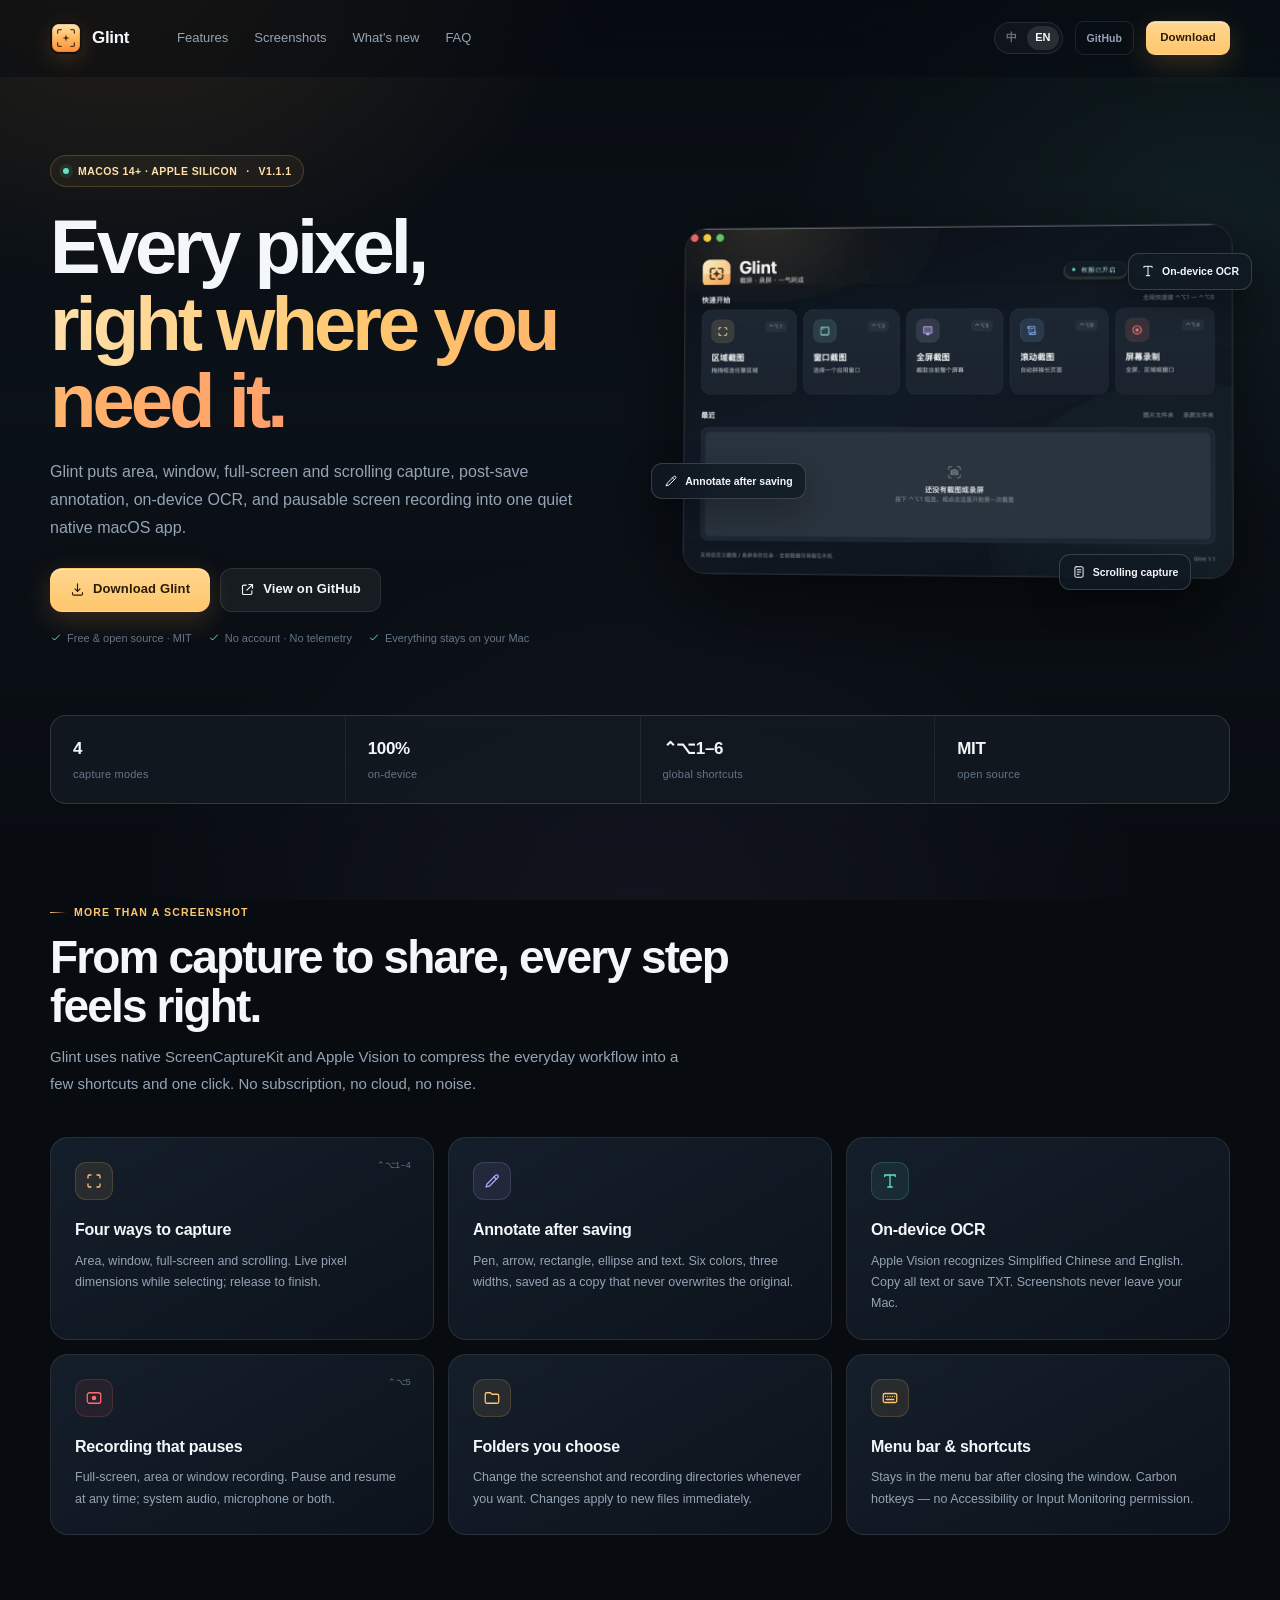
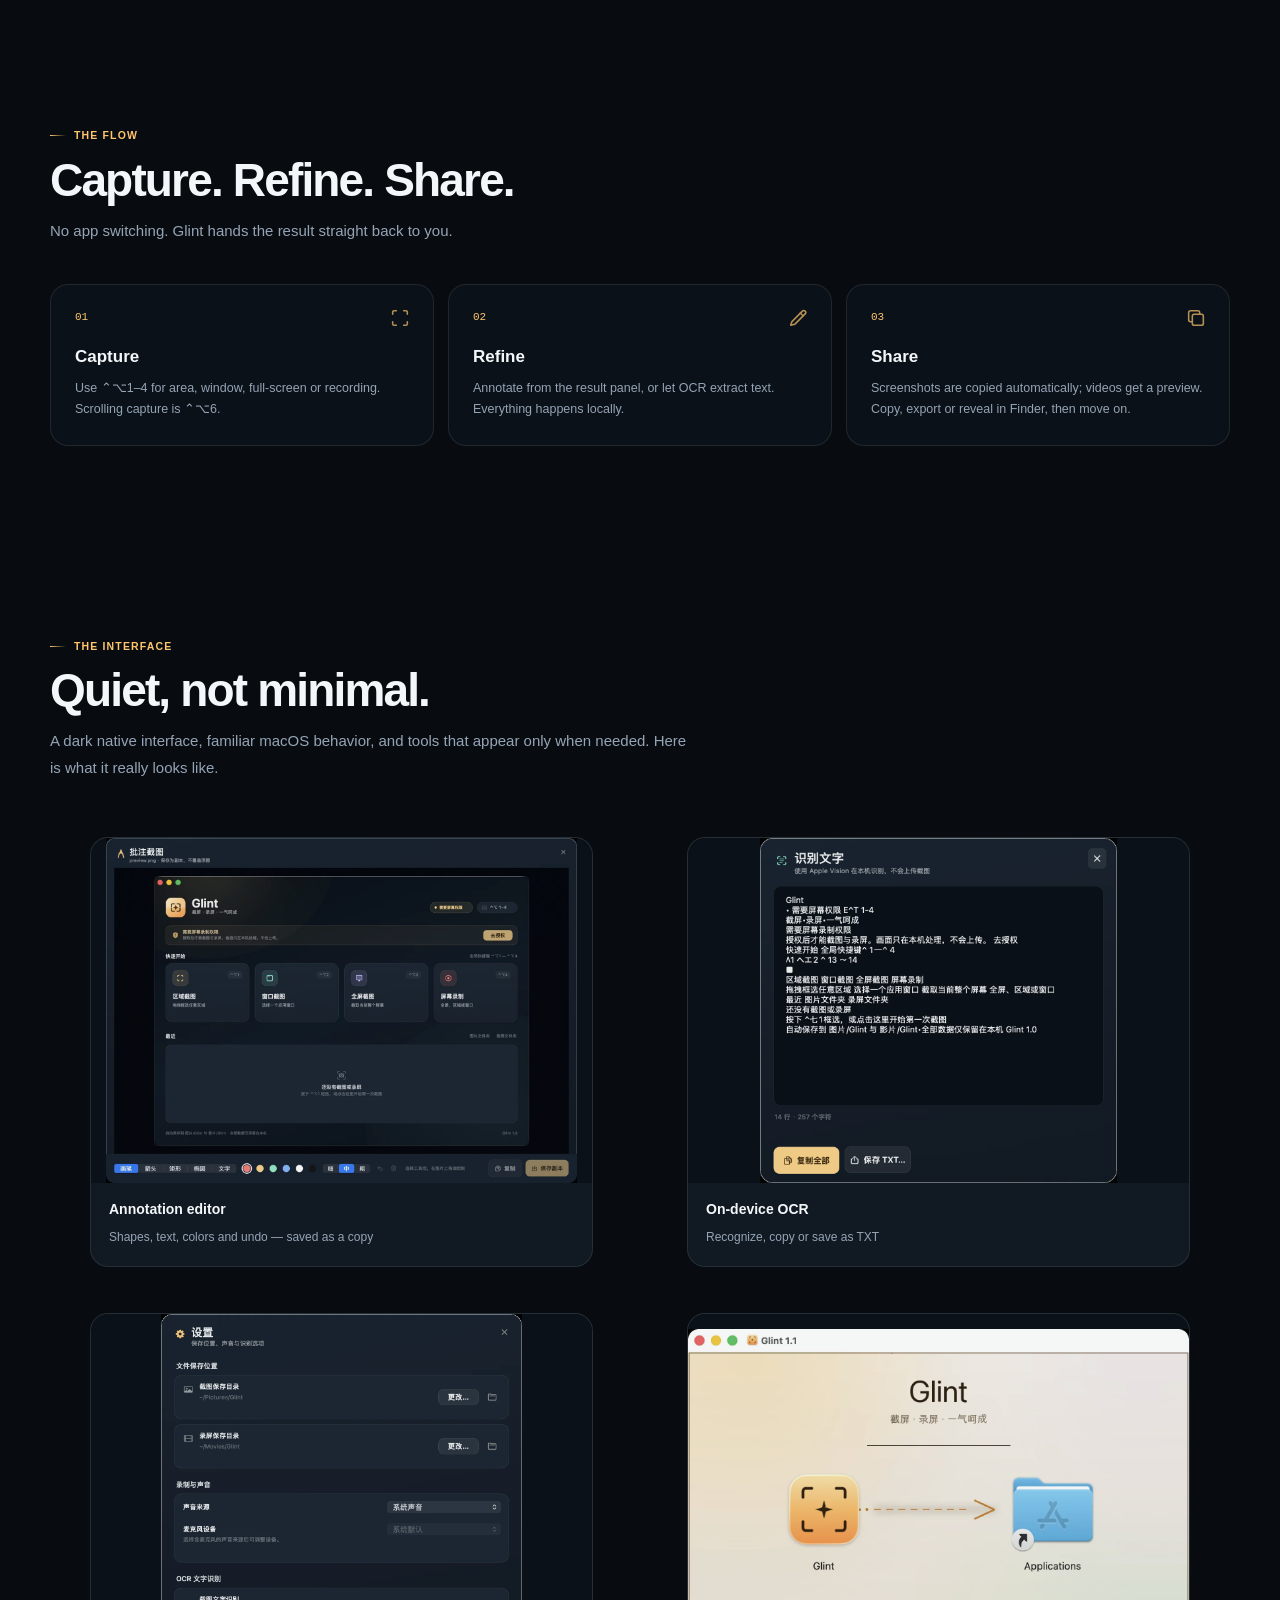
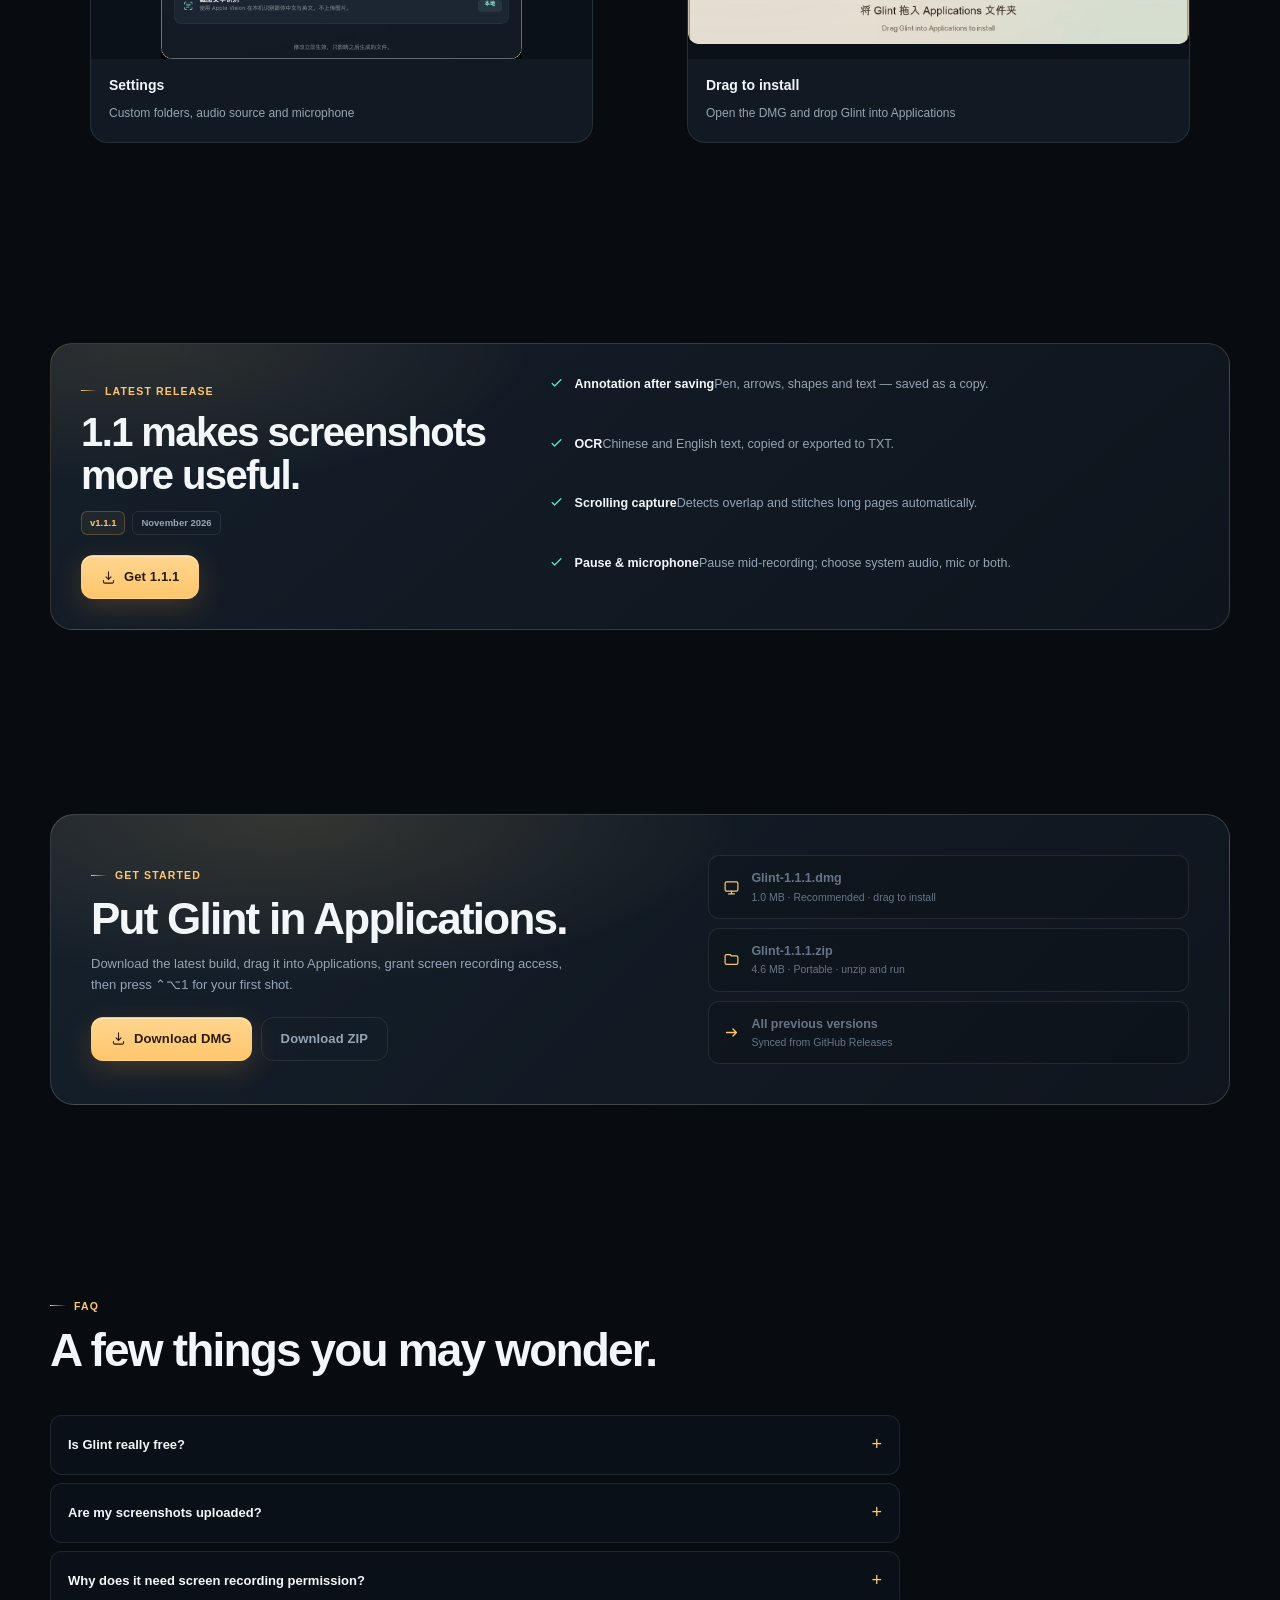
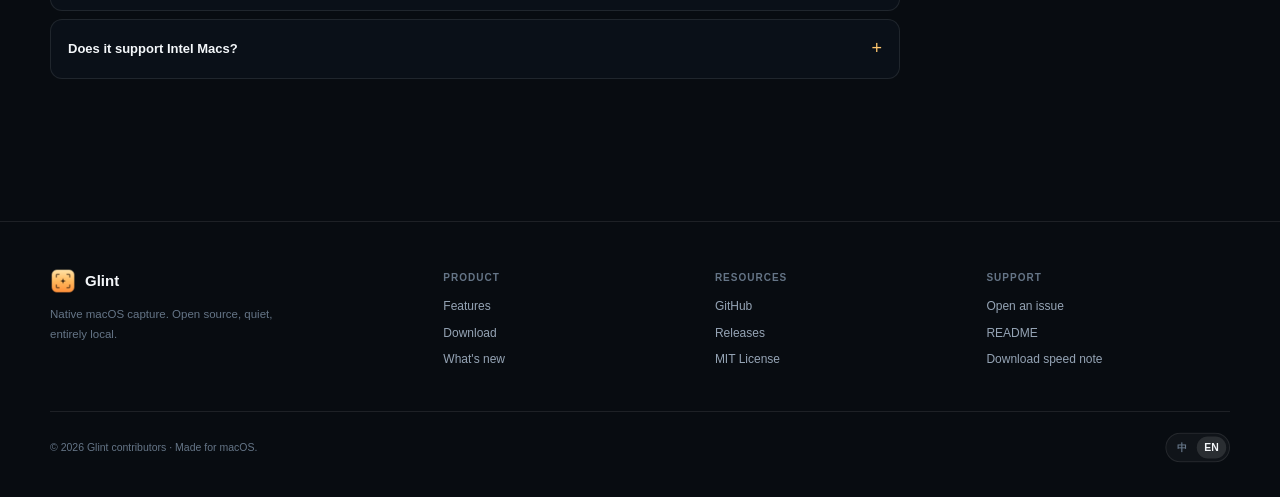
==== commit b74ac1a0: "Add update checker and release 1.1.1" ====
--- a/site/index.html
+++ b/site/index.html
@@ -34,10 +34,10 @@
     "name": "Glint",
     "applicationCategory": "UtilitiesApplication",
     "operatingSystem": "macOS 14+",
-    "softwareVersion": "1.1.0",
+    "softwareVersion": "1.1.1",
     "description": "Native macOS screenshot and screen recording utility with annotation, OCR, scrolling capture, pausable recording, system audio and microphone.",
     "offers": { "@type": "Offer", "price": "0", "priceCurrency": "USD" },
-    "downloadUrl": "https://github.com/Chagan114514/glint/releases/download/v1.1.0/Glint-1.1.dmg",
+    "downloadUrl": "https://github.com/Chagan114514/glint/releases/download/v1.1.1/Glint-1.1.1.dmg",
     "license": "https://github.com/Chagan114514/glint/blob/main/LICENSE"
   }
   </script>
@@ -93,7 +93,7 @@
   <section class="hero">
     <div class="container hero-grid">
       <div class="hero-copy">
-        <span class="eyebrow"><span class="pulse"></span><span data-i18n="hero.badge">macOS 14+ · Apple Silicon</span><span>·</span><span id="hero-version">v1.1.0</span></span>
+        <span class="eyebrow"><span class="pulse"></span><span data-i18n="hero.badge">macOS 14+ · Apple Silicon</span><span>·</span><span id="hero-version">v1.1.1</span></span>
         <h1><span data-i18n="hero.title1">截屏与录屏，</span><br><span class="gradient" data-i18n="hero.title2">恰到好处。</span></h1>
         <p class="hero-lead" data-i18n="hero.lead">Glint 把区域、窗口、全屏和滚动截图，保存后的批注与本地 OCR，以及可暂停续录的屏幕录制，放进一个安静的原生 macOS 应用。</p>
         <div class="hero-actions">
@@ -234,10 +234,10 @@
           <div class="kicker" data-i18n="news.kicker">最新版本</div>
           <h2 data-i18n="news.title">1.1 让截图更有用。</h2>
           <div class="release-meta">
-            <span class="pill gold" id="cta-version">v1.1.0</span>
+            <span class="pill gold" id="cta-version">v1.1.1</span>
             <span class="pill" data-i18n="news.date">2026 年 11 月</span>
           </div>
-          <a class="btn btn-primary" href="download.html"><svg class="icon" aria-hidden="true"><use href="#i-download"/></svg><span data-i18n="news.download">获取 1.1.0</span></a>
+          <a class="btn btn-primary" href="download.html"><svg class="icon" aria-hidden="true"><use href="#i-download"/></svg><span data-i18n="news.download">获取 1.1.1</span></a>
         </div>
         <ul class="change-list">
           <li><svg class="icon" aria-hidden="true"><use href="#i-check"/></svg><span><strong data-i18n="news.item1.title">保存后批注</strong><span data-i18n="news.item1.desc">画笔、箭头、形状与文字，保存为副本。</span></span></li>
@@ -257,18 +257,18 @@
           <h2 data-i18n="cta.title">把 Glint 放进 Applications。</h2>
           <p data-i18n="cta.lead">下载最新版本，拖入 Applications，授权屏幕录制，然后按 ⌃⌥1 截下第一张图。</p>
           <div class="download-actions">
-            <a class="btn btn-primary" id="cta-dmg" href="https://github.com/Chagan114514/glint/releases/download/v1.1.0/Glint-1.1.dmg"><svg class="icon" aria-hidden="true"><use href="#i-download"/></svg><span data-i18n="cta.dmg">下载 DMG</span></a>
-            <a class="btn btn-ghost" id="cta-zip" href="https://github.com/Chagan114514/glint/releases/download/v1.1.0/Glint-1.1.zip"><span data-i18n="cta.zip">下载 ZIP</span></a>
+            <a class="btn btn-primary" id="cta-dmg" href="https://github.com/Chagan114514/glint/releases/download/v1.1.1/Glint-1.1.1.dmg"><svg class="icon" aria-hidden="true"><use href="#i-download"/></svg><span data-i18n="cta.dmg">下载 DMG</span></a>
+            <a class="btn btn-ghost" id="cta-zip" href="https://github.com/Chagan114514/glint/releases/download/v1.1.1/Glint-1.1.1.zip"><span data-i18n="cta.zip">下载 ZIP</span></a>
           </div>
         </div>
         <div class="download-side">
-          <a class="mini-asset" id="cta-asset-dmg" href="https://github.com/Chagan114514/glint/releases/download/v1.1.0/Glint-1.1.dmg">
+          <a class="mini-asset" id="cta-asset-dmg" href="https://github.com/Chagan114514/glint/releases/download/v1.1.1/Glint-1.1.1.dmg">
             <svg class="icon" aria-hidden="true"><use href="#i-monitor"/></svg>
-            <span><strong>Glint-1.1.dmg</strong><span data-i18n="cta.assetDmg">推荐 · 拖拽安装</span></span>
+            <span><strong>Glint-1.1.1.dmg</strong><span data-i18n="cta.assetDmg">推荐 · 拖拽安装</span></span>
           </a>
-          <a class="mini-asset" id="cta-asset-zip" href="https://github.com/Chagan114514/glint/releases/download/v1.1.0/Glint-1.1.zip">
+          <a class="mini-asset" id="cta-asset-zip" href="https://github.com/Chagan114514/glint/releases/download/v1.1.1/Glint-1.1.1.zip">
             <svg class="icon" aria-hidden="true"><use href="#i-folder"/></svg>
-            <span><strong>Glint-1.1.zip</strong><span data-i18n="cta.assetZip">便携版本 · 解压即用</span></span>
+            <span><strong>Glint-1.1.1.zip</strong><span data-i18n="cta.assetZip">便携版本 · 解压即用</span></span>
           </a>
           <a class="mini-asset" href="download.html">
             <svg class="icon" aria-hidden="true"><use href="#i-arrow"/></svg>
@@ -292,7 +292,7 @@
         </details>
         <details>
           <summary data-i18n="faq.q2">我的截图会上传吗？</summary>
-          <p data-i18n="faq.a2">不会。截图、录屏、OCR、批注和导出全部在本机完成；应用没有网络请求。</p>
+          <p data-i18n="faq.a2">不会。截图、录屏、OCR、批注和导出都在本机完成；唯一的网络请求是可关闭的版本检查，只发送版本号，不包含画面内容。</p>
         </details>
         <details>
           <summary data-i18n="faq.q3">为什么需要屏幕录制权限？</summary>
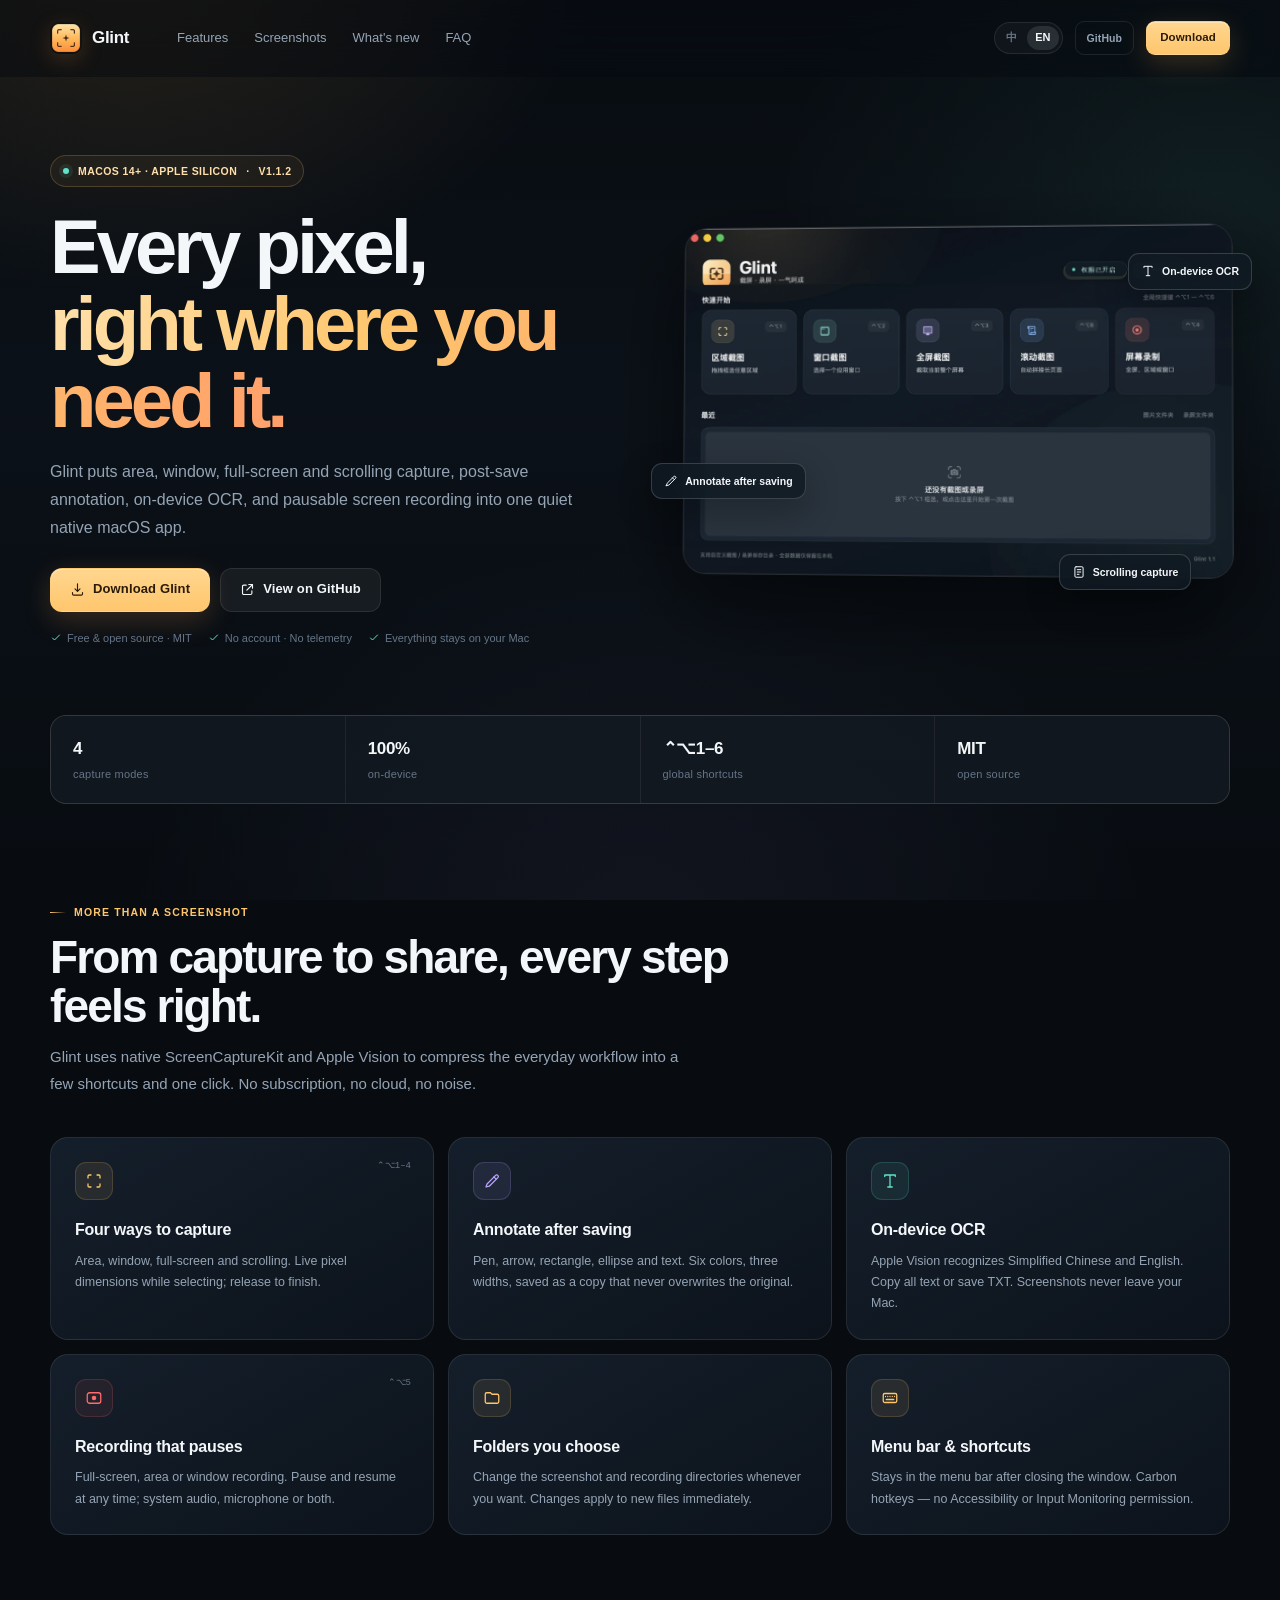
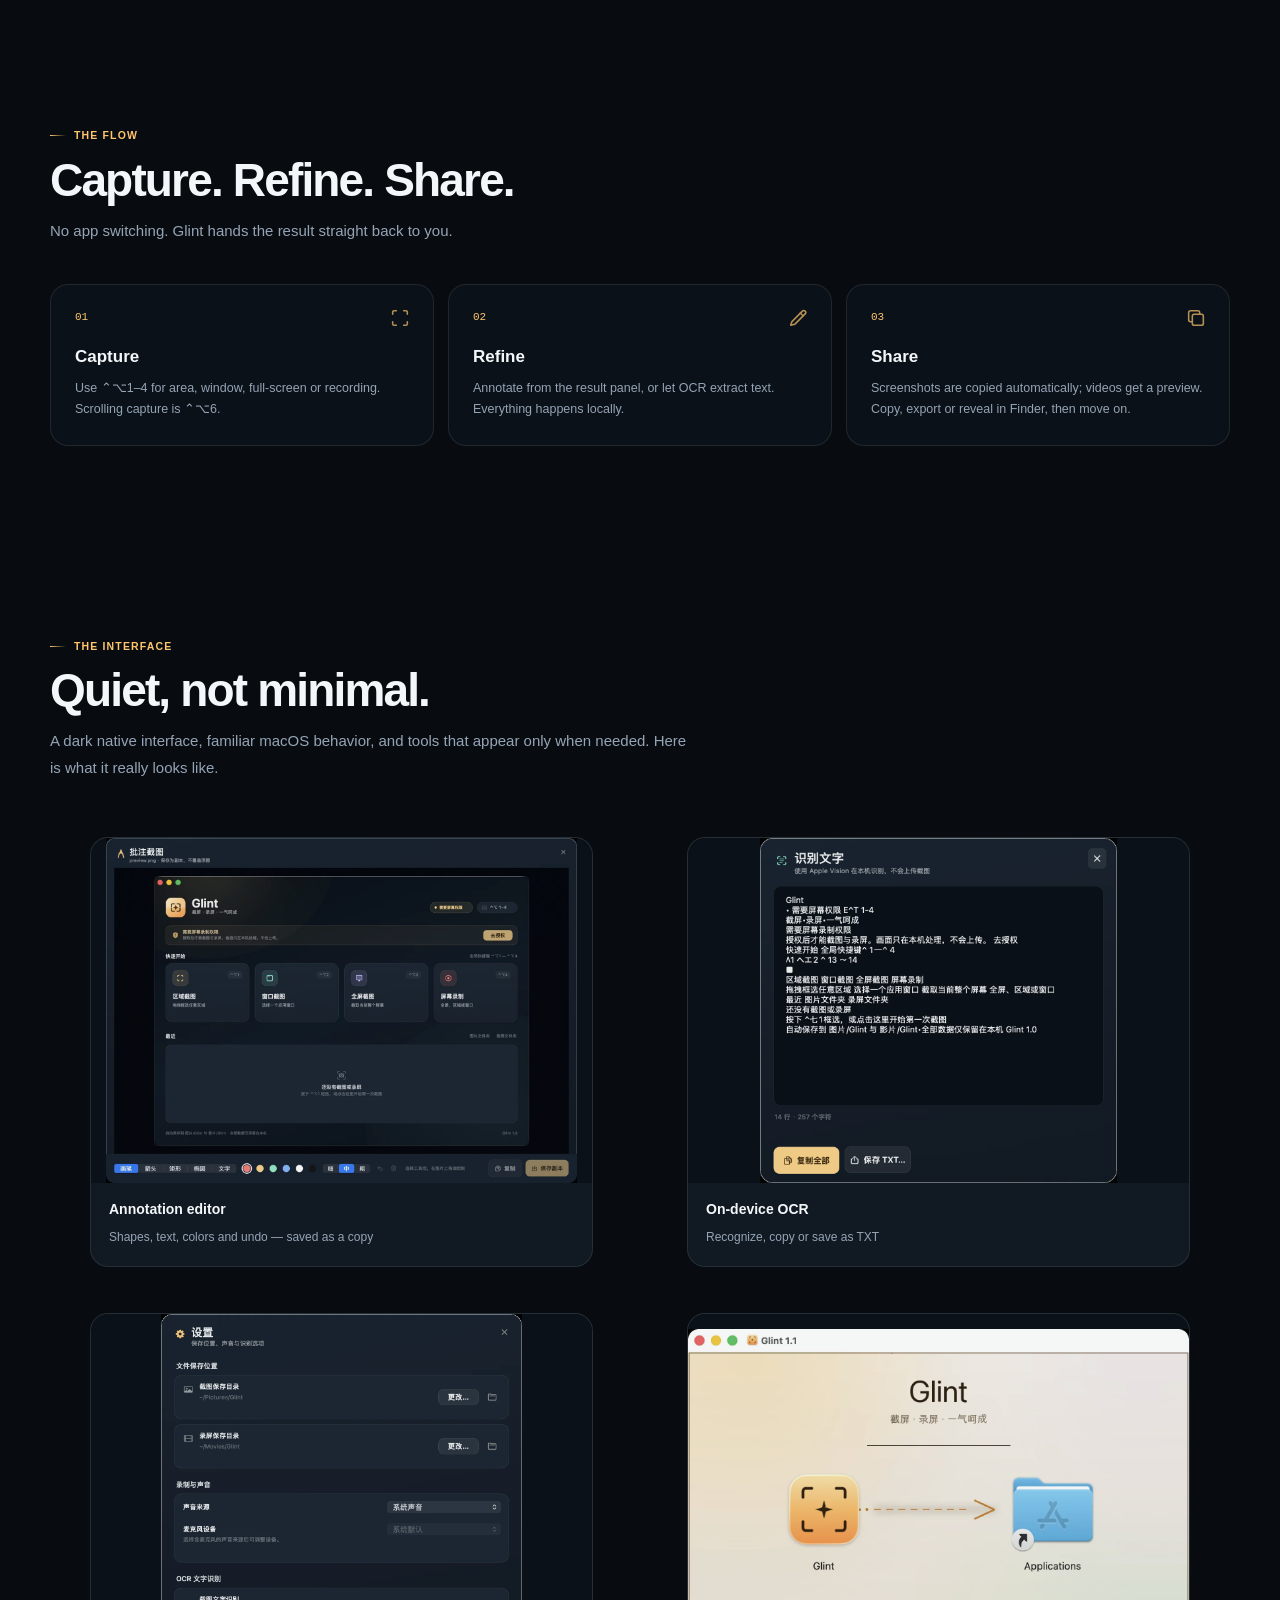
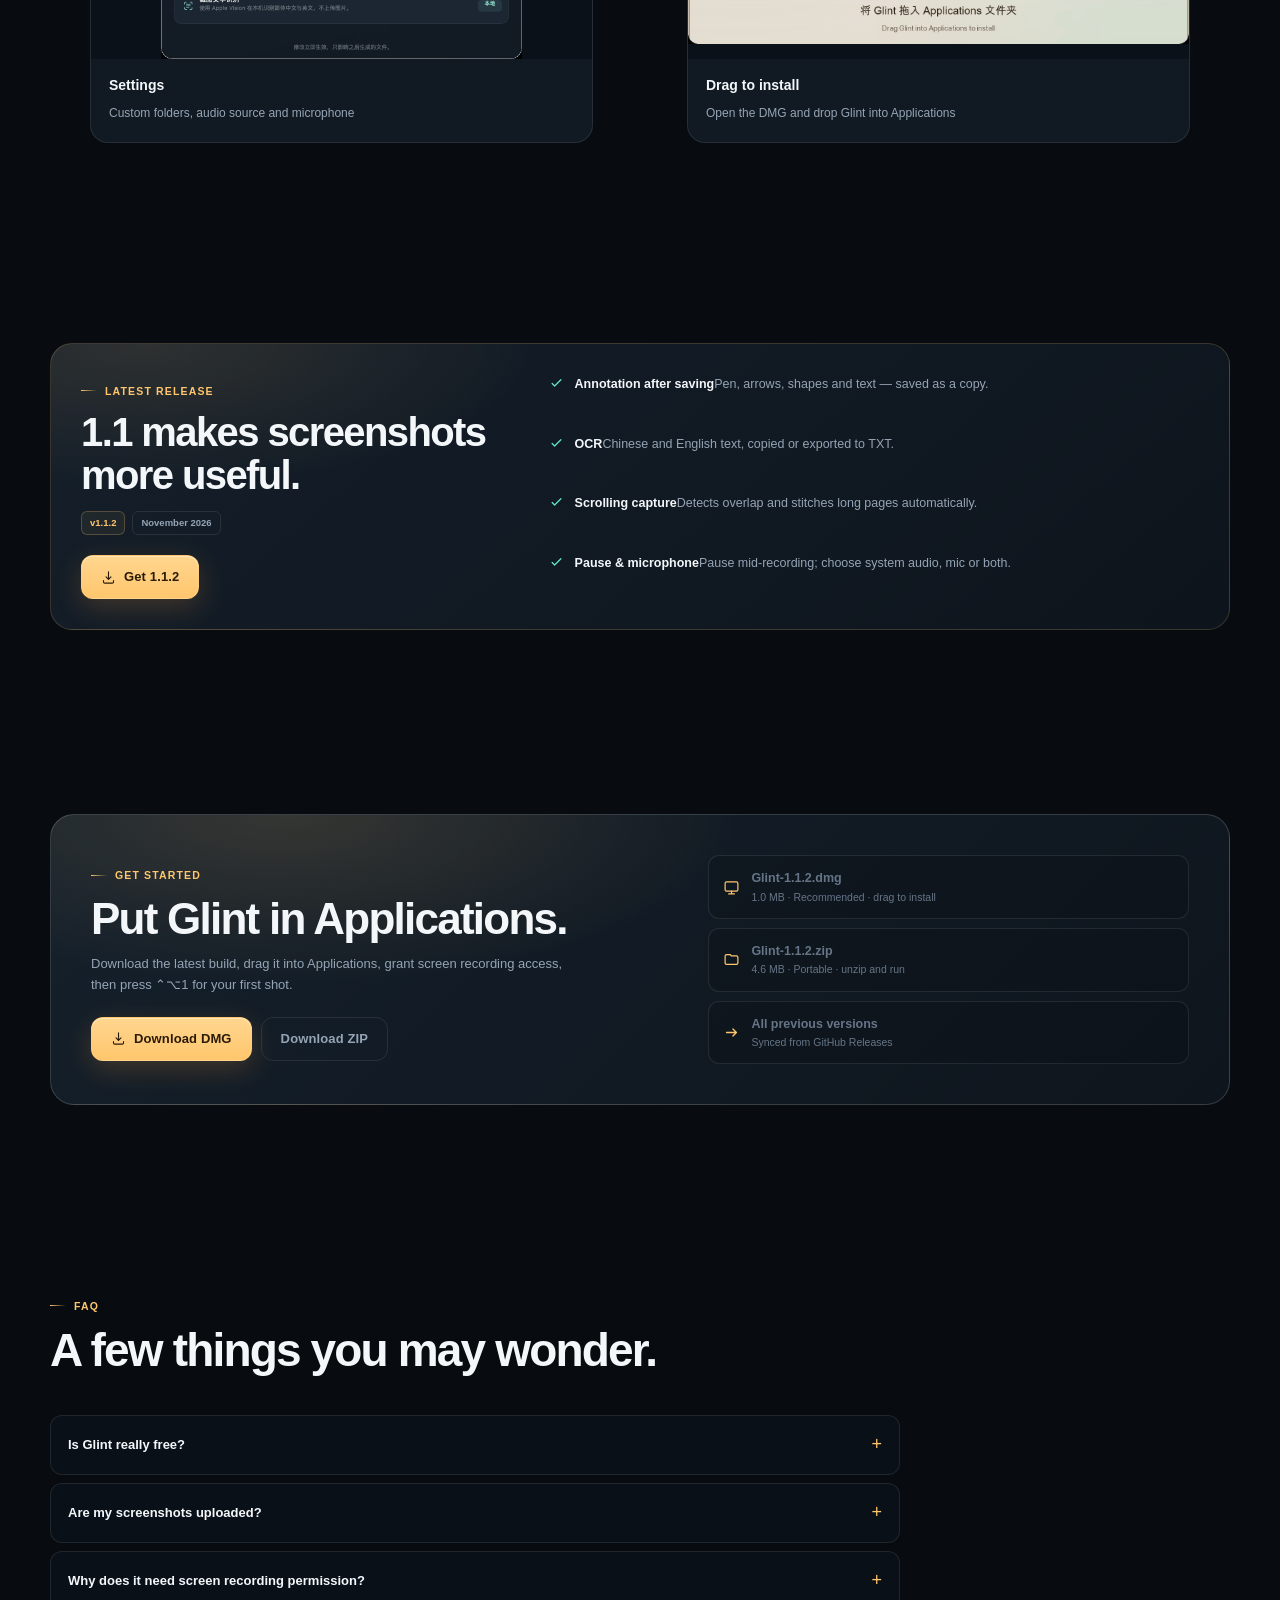
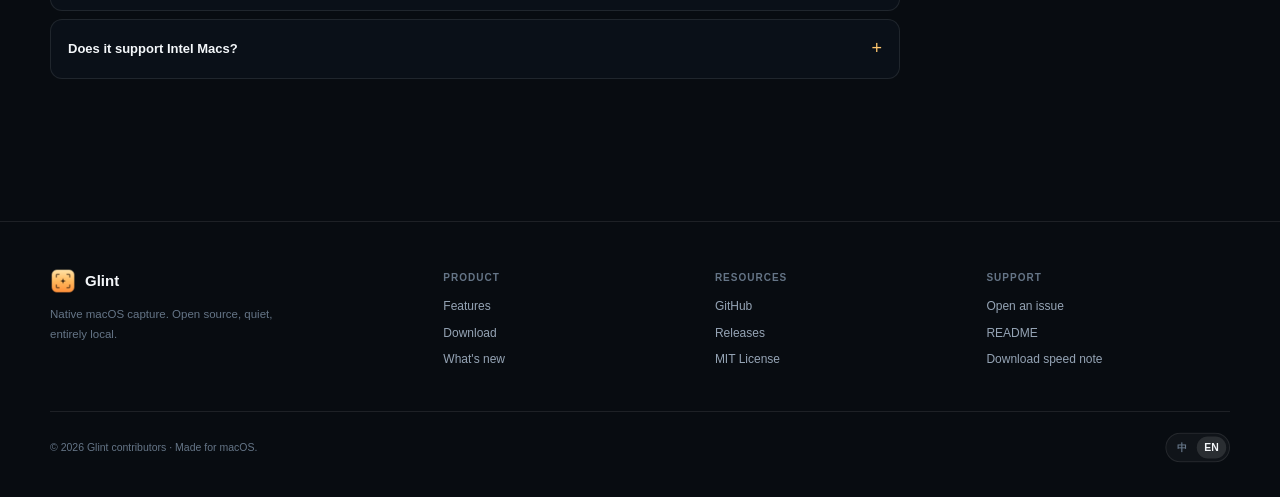
==== commit 8e6086c3: "Add production update endpoint and release 1.1.2" ====
--- a/site/index.html
+++ b/site/index.html
@@ -34,10 +34,10 @@
     "name": "Glint",
     "applicationCategory": "UtilitiesApplication",
     "operatingSystem": "macOS 14+",
-    "softwareVersion": "1.1.1",
+    "softwareVersion": "1.1.2",
     "description": "Native macOS screenshot and screen recording utility with annotation, OCR, scrolling capture, pausable recording, system audio and microphone.",
     "offers": { "@type": "Offer", "price": "0", "priceCurrency": "USD" },
-    "downloadUrl": "https://github.com/Chagan114514/glint/releases/download/v1.1.1/Glint-1.1.1.dmg",
+    "downloadUrl": "https://github.com/Chagan114514/glint/releases/download/v1.1.2/Glint-1.1.2.dmg",
     "license": "https://github.com/Chagan114514/glint/blob/main/LICENSE"
   }
   </script>
@@ -93,7 +93,7 @@
   <section class="hero">
     <div class="container hero-grid">
       <div class="hero-copy">
-        <span class="eyebrow"><span class="pulse"></span><span data-i18n="hero.badge">macOS 14+ · Apple Silicon</span><span>·</span><span id="hero-version">v1.1.1</span></span>
+        <span class="eyebrow"><span class="pulse"></span><span data-i18n="hero.badge">macOS 14+ · Apple Silicon</span><span>·</span><span id="hero-version">v1.1.2</span></span>
         <h1><span data-i18n="hero.title1">截屏与录屏，</span><br><span class="gradient" data-i18n="hero.title2">恰到好处。</span></h1>
         <p class="hero-lead" data-i18n="hero.lead">Glint 把区域、窗口、全屏和滚动截图，保存后的批注与本地 OCR，以及可暂停续录的屏幕录制，放进一个安静的原生 macOS 应用。</p>
         <div class="hero-actions">
@@ -234,10 +234,10 @@
           <div class="kicker" data-i18n="news.kicker">最新版本</div>
           <h2 data-i18n="news.title">1.1 让截图更有用。</h2>
           <div class="release-meta">
-            <span class="pill gold" id="cta-version">v1.1.1</span>
+            <span class="pill gold" id="cta-version">v1.1.2</span>
             <span class="pill" data-i18n="news.date">2026 年 11 月</span>
           </div>
-          <a class="btn btn-primary" href="download.html"><svg class="icon" aria-hidden="true"><use href="#i-download"/></svg><span data-i18n="news.download">获取 1.1.1</span></a>
+          <a class="btn btn-primary" href="download.html"><svg class="icon" aria-hidden="true"><use href="#i-download"/></svg><span data-i18n="news.download">获取 1.1.2</span></a>
         </div>
         <ul class="change-list">
           <li><svg class="icon" aria-hidden="true"><use href="#i-check"/></svg><span><strong data-i18n="news.item1.title">保存后批注</strong><span data-i18n="news.item1.desc">画笔、箭头、形状与文字，保存为副本。</span></span></li>
@@ -257,18 +257,18 @@
           <h2 data-i18n="cta.title">把 Glint 放进 Applications。</h2>
           <p data-i18n="cta.lead">下载最新版本，拖入 Applications，授权屏幕录制，然后按 ⌃⌥1 截下第一张图。</p>
           <div class="download-actions">
-            <a class="btn btn-primary" id="cta-dmg" href="https://github.com/Chagan114514/glint/releases/download/v1.1.1/Glint-1.1.1.dmg"><svg class="icon" aria-hidden="true"><use href="#i-download"/></svg><span data-i18n="cta.dmg">下载 DMG</span></a>
-            <a class="btn btn-ghost" id="cta-zip" href="https://github.com/Chagan114514/glint/releases/download/v1.1.1/Glint-1.1.1.zip"><span data-i18n="cta.zip">下载 ZIP</span></a>
+            <a class="btn btn-primary" id="cta-dmg" href="https://github.com/Chagan114514/glint/releases/download/v1.1.2/Glint-1.1.2.dmg"><svg class="icon" aria-hidden="true"><use href="#i-download"/></svg><span data-i18n="cta.dmg">下载 DMG</span></a>
+            <a class="btn btn-ghost" id="cta-zip" href="https://github.com/Chagan114514/glint/releases/download/v1.1.2/Glint-1.1.2.zip"><span data-i18n="cta.zip">下载 ZIP</span></a>
           </div>
         </div>
         <div class="download-side">
-          <a class="mini-asset" id="cta-asset-dmg" href="https://github.com/Chagan114514/glint/releases/download/v1.1.1/Glint-1.1.1.dmg">
+          <a class="mini-asset" id="cta-asset-dmg" href="https://github.com/Chagan114514/glint/releases/download/v1.1.2/Glint-1.1.2.dmg">
             <svg class="icon" aria-hidden="true"><use href="#i-monitor"/></svg>
-            <span><strong>Glint-1.1.1.dmg</strong><span data-i18n="cta.assetDmg">推荐 · 拖拽安装</span></span>
+            <span><strong>Glint-1.1.2.dmg</strong><span data-i18n="cta.assetDmg">推荐 · 拖拽安装</span></span>
           </a>
-          <a class="mini-asset" id="cta-asset-zip" href="https://github.com/Chagan114514/glint/releases/download/v1.1.1/Glint-1.1.1.zip">
+          <a class="mini-asset" id="cta-asset-zip" href="https://github.com/Chagan114514/glint/releases/download/v1.1.2/Glint-1.1.2.zip">
             <svg class="icon" aria-hidden="true"><use href="#i-folder"/></svg>
-            <span><strong>Glint-1.1.1.zip</strong><span data-i18n="cta.assetZip">便携版本 · 解压即用</span></span>
+            <span><strong>Glint-1.1.2.zip</strong><span data-i18n="cta.assetZip">便携版本 · 解压即用</span></span>
           </a>
           <a class="mini-asset" href="download.html">
             <svg class="icon" aria-hidden="true"><use href="#i-arrow"/></svg>
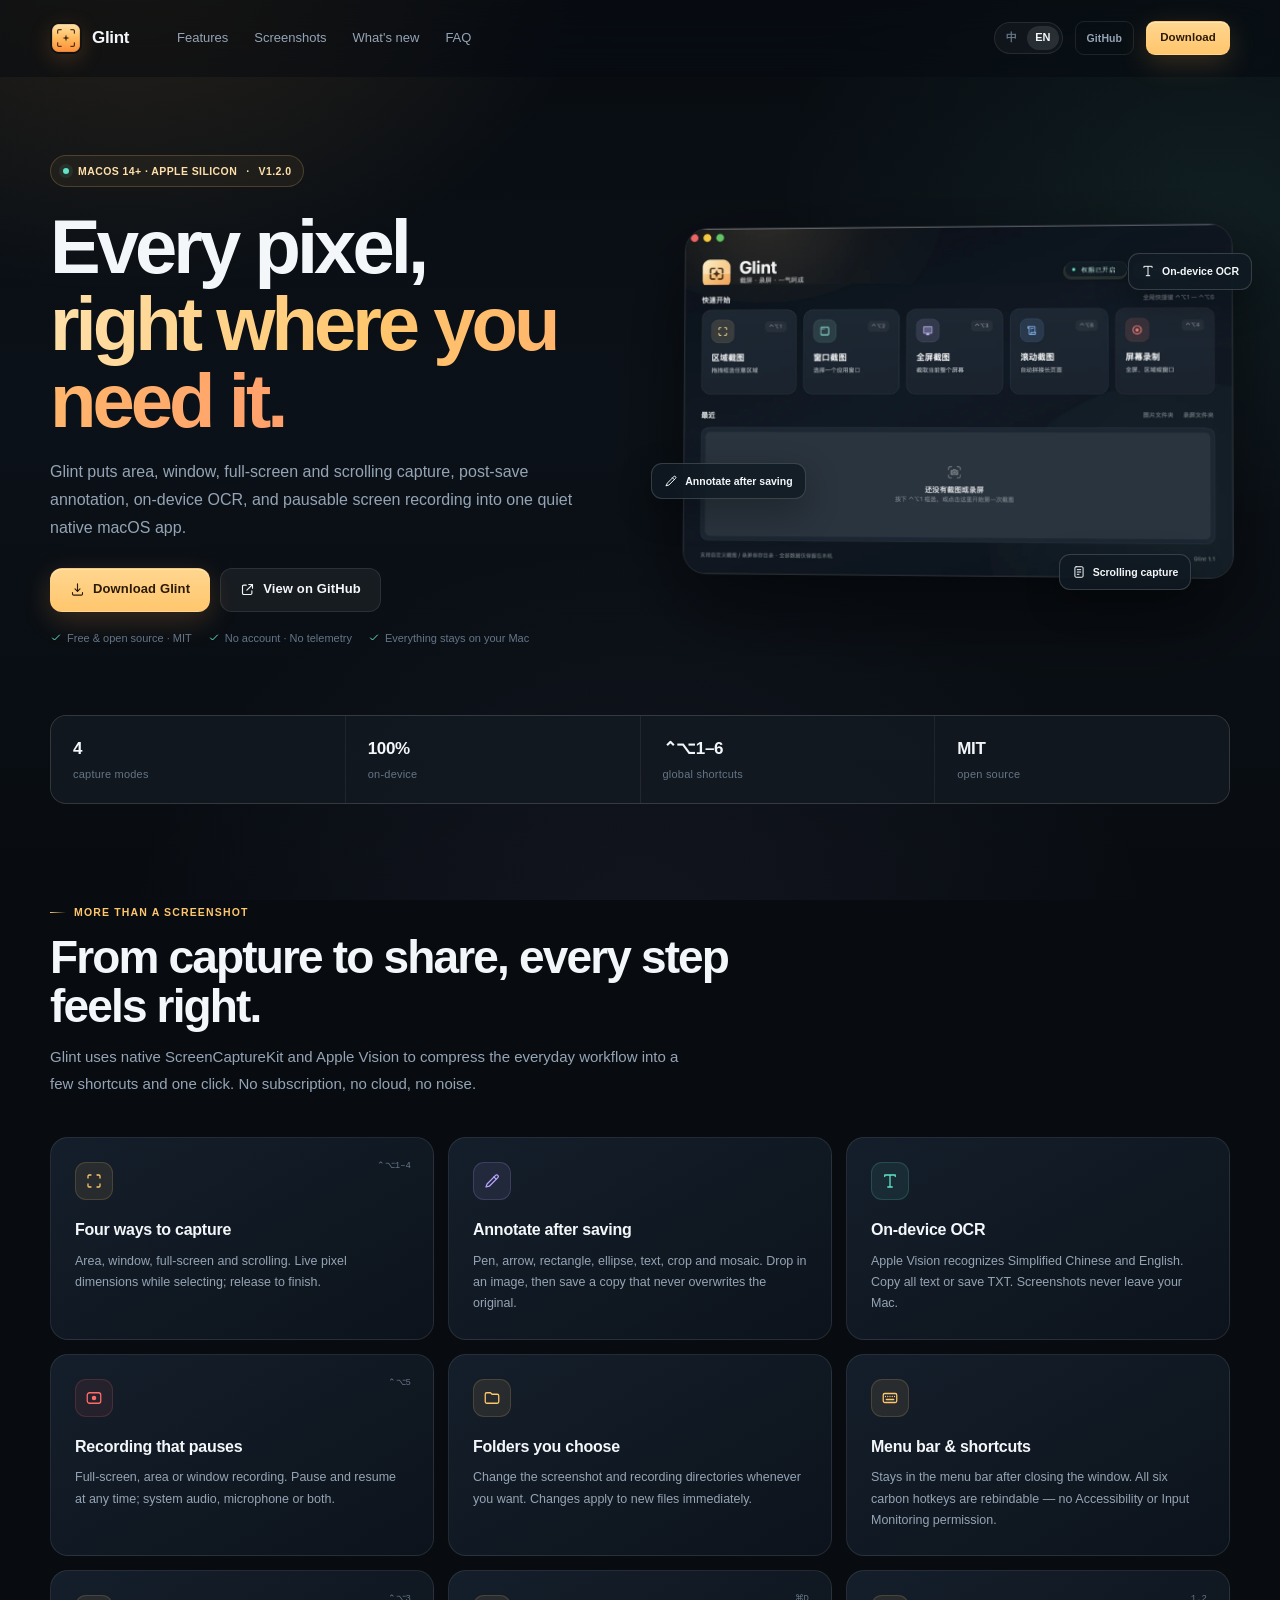
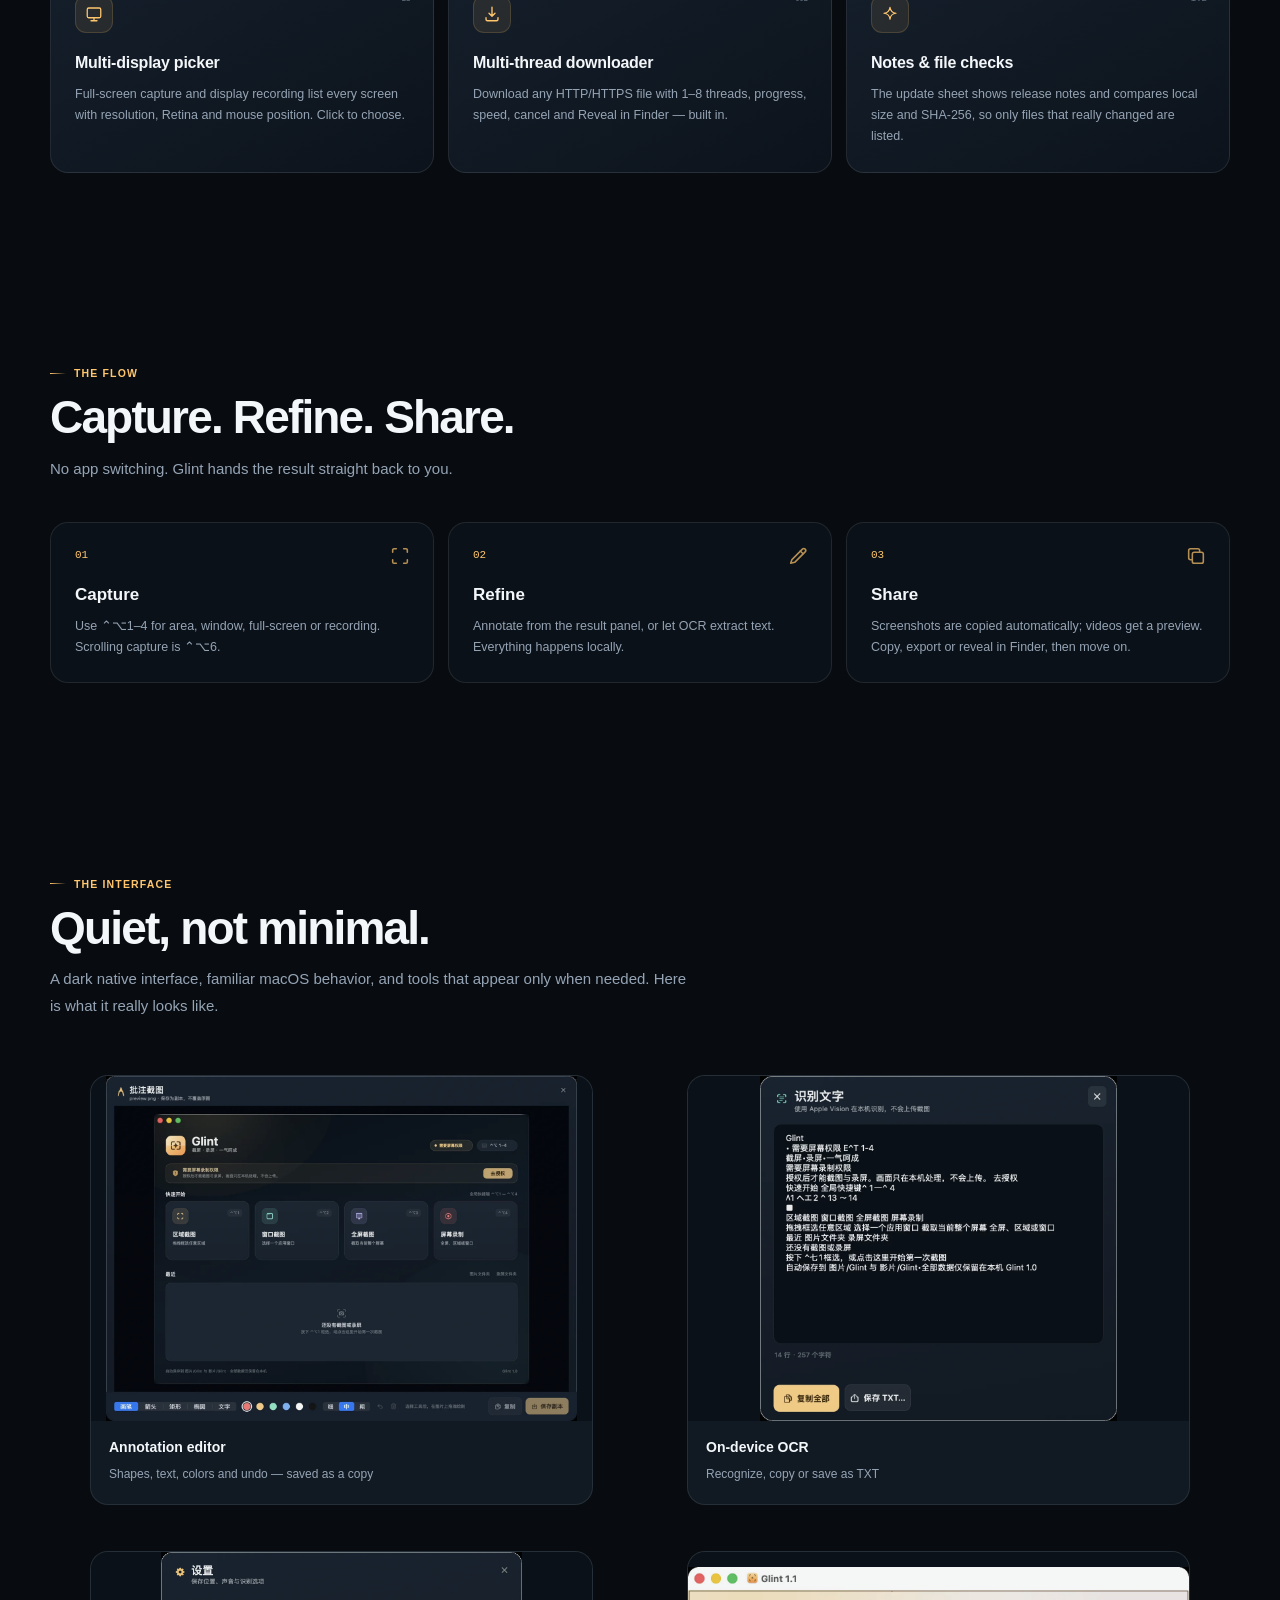
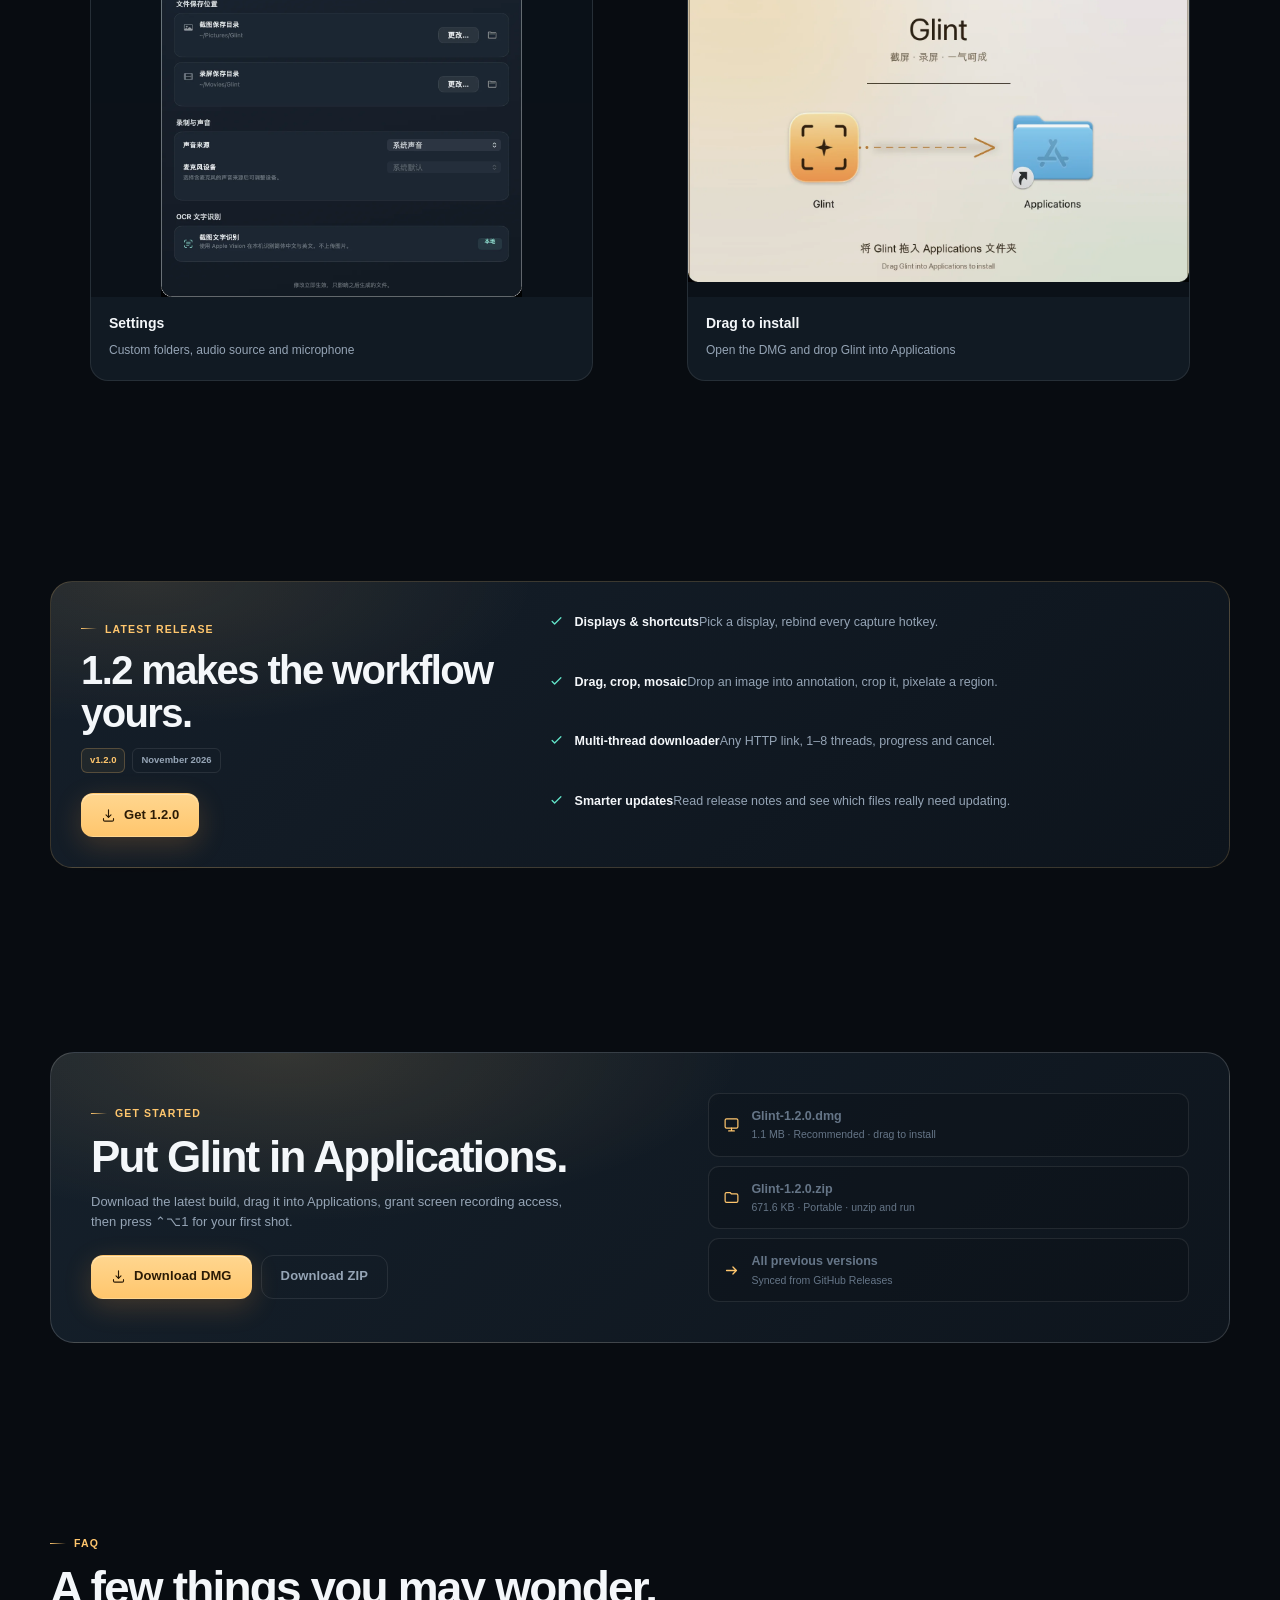
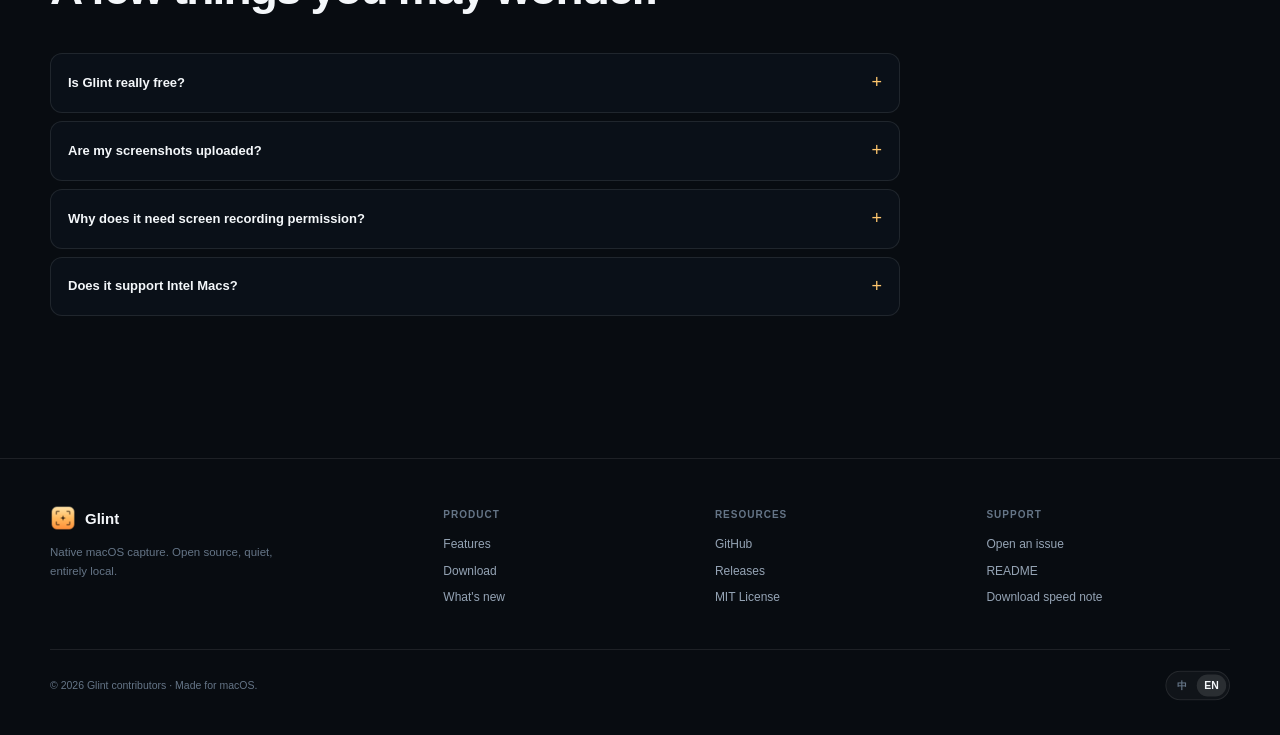
==== commit 5cd6477e: "Add 1.2.0: displays, custom shortcuts, annotation tools and downloader" ====
--- a/site/index.html
+++ b/site/index.html
@@ -34,10 +34,10 @@
     "name": "Glint",
     "applicationCategory": "UtilitiesApplication",
     "operatingSystem": "macOS 14+",
-    "softwareVersion": "1.1.2",
+    "softwareVersion": "1.2.0",
     "description": "Native macOS screenshot and screen recording utility with annotation, OCR, scrolling capture, pausable recording, system audio and microphone.",
     "offers": { "@type": "Offer", "price": "0", "priceCurrency": "USD" },
-    "downloadUrl": "https://github.com/Chagan114514/glint/releases/download/v1.1.2/Glint-1.1.2.dmg",
+    "downloadUrl": "https://github.com/Chagan114514/glint/releases/download/v1.2.0/Glint-1.2.0.dmg",
     "license": "https://github.com/Chagan114514/glint/blob/main/LICENSE"
   }
   </script>
@@ -93,7 +93,7 @@
   <section class="hero">
     <div class="container hero-grid">
       <div class="hero-copy">
-        <span class="eyebrow"><span class="pulse"></span><span data-i18n="hero.badge">macOS 14+ · Apple Silicon</span><span>·</span><span id="hero-version">v1.1.2</span></span>
+        <span class="eyebrow"><span class="pulse"></span><span data-i18n="hero.badge">macOS 14+ · Apple Silicon</span><span>·</span><span id="hero-version">v1.2.0</span></span>
         <h1><span data-i18n="hero.title1">截屏与录屏，</span><br><span class="gradient" data-i18n="hero.title2">恰到好处。</span></h1>
         <p class="hero-lead" data-i18n="hero.lead">Glint 把区域、窗口、全屏和滚动截图，保存后的批注与本地 OCR，以及可暂停续录的屏幕录制，放进一个安静的原生 macOS 应用。</p>
         <div class="hero-actions">
@@ -163,7 +163,25 @@
         <article class="feature reveal">
           <div class="feature-icon"><svg class="icon" aria-hidden="true"><use href="#i-keyboard"/></svg></div>
           <h3 data-i18n="feature.hotkeys.title">菜单栏与快捷键</h3>
-          <p data-i18n="feature.hotkeys.desc">关闭主窗口后仍在菜单栏待命。Carbon 全局快捷键，不申请辅助功能或输入监控权限。</p>
+          <p data-i18n="feature.hotkeys.desc">关闭主窗口后仍在菜单栏待命。六项全局快捷键都可自定义，不申请辅助功能或输入监控权限。</p>
+        </article>
+        <article class="feature reveal">
+          <span class="feature-tag">⌃⌥3</span>
+          <div class="feature-icon"><svg class="icon" aria-hidden="true"><use href="#i-monitor"/></svg></div>
+          <h3 data-i18n="feature.display.title">多显示器选择</h3>
+          <p data-i18n="feature.display.desc">全屏截图和整屏录屏先列出所有显示器，显示分辨率、Retina 与鼠标位置，点击即选。</p>
+        </article>
+        <article class="feature reveal">
+          <span class="feature-tag">⌘D</span>
+          <div class="feature-icon"><svg class="icon" aria-hidden="true"><use href="#i-download"/></svg></div>
+          <h3 data-i18n="feature.downloader.title">多线程下载器</h3>
+          <p data-i18n="feature.downloader.desc">下载任意 HTTP/HTTPS 文件，1–8 线程、进度与速度、取消和 Finder 定位，全部内置。</p>
+        </article>
+        <article class="feature reveal">
+          <span class="feature-tag">1.2</span>
+          <div class="feature-icon"><svg class="icon" aria-hidden="true"><use href="#i-spark"/></svg></div>
+          <h3 data-i18n="feature.updates.title">更新说明与文件判断</h3>
+          <p data-i18n="feature.updates.desc">更新弹窗显示 Release 说明，并自动比对本地文件大小与 SHA-256，只提示真正需要的更新。</p>
         </article>
       </div>
     </div>
@@ -232,12 +250,12 @@
       <div class="release-panel reveal">
         <div>
           <div class="kicker" data-i18n="news.kicker">最新版本</div>
-          <h2 data-i18n="news.title">1.1 让截图更有用。</h2>
+          <h2 data-i18n="news.title">1.2 让工作流更顺手。</h2>
           <div class="release-meta">
-            <span class="pill gold" id="cta-version">v1.1.2</span>
+            <span class="pill gold" id="cta-version">v1.2.0</span>
             <span class="pill" data-i18n="news.date">2026 年 11 月</span>
           </div>
-          <a class="btn btn-primary" href="download.html"><svg class="icon" aria-hidden="true"><use href="#i-download"/></svg><span data-i18n="news.download">获取 1.1.2</span></a>
+          <a class="btn btn-primary" href="download.html"><svg class="icon" aria-hidden="true"><use href="#i-download"/></svg><span data-i18n="news.download">获取 1.2.0</span></a>
         </div>
         <ul class="change-list">
           <li><svg class="icon" aria-hidden="true"><use href="#i-check"/></svg><span><strong data-i18n="news.item1.title">保存后批注</strong><span data-i18n="news.item1.desc">画笔、箭头、形状与文字，保存为副本。</span></span></li>
@@ -257,18 +275,18 @@
           <h2 data-i18n="cta.title">把 Glint 放进 Applications。</h2>
           <p data-i18n="cta.lead">下载最新版本，拖入 Applications，授权屏幕录制，然后按 ⌃⌥1 截下第一张图。</p>
           <div class="download-actions">
-            <a class="btn btn-primary" id="cta-dmg" href="https://github.com/Chagan114514/glint/releases/download/v1.1.2/Glint-1.1.2.dmg"><svg class="icon" aria-hidden="true"><use href="#i-download"/></svg><span data-i18n="cta.dmg">下载 DMG</span></a>
-            <a class="btn btn-ghost" id="cta-zip" href="https://github.com/Chagan114514/glint/releases/download/v1.1.2/Glint-1.1.2.zip"><span data-i18n="cta.zip">下载 ZIP</span></a>
+            <a class="btn btn-primary" id="cta-dmg" href="https://github.com/Chagan114514/glint/releases/download/v1.2.0/Glint-1.2.0.dmg"><svg class="icon" aria-hidden="true"><use href="#i-download"/></svg><span data-i18n="cta.dmg">下载 DMG</span></a>
+            <a class="btn btn-ghost" id="cta-zip" href="https://github.com/Chagan114514/glint/releases/download/v1.2.0/Glint-1.2.0.zip"><span data-i18n="cta.zip">下载 ZIP</span></a>
           </div>
         </div>
         <div class="download-side">
-          <a class="mini-asset" id="cta-asset-dmg" href="https://github.com/Chagan114514/glint/releases/download/v1.1.2/Glint-1.1.2.dmg">
+          <a class="mini-asset" id="cta-asset-dmg" href="https://github.com/Chagan114514/glint/releases/download/v1.2.0/Glint-1.2.0.dmg">
             <svg class="icon" aria-hidden="true"><use href="#i-monitor"/></svg>
-            <span><strong>Glint-1.1.2.dmg</strong><span data-i18n="cta.assetDmg">推荐 · 拖拽安装</span></span>
+            <span><strong>Glint-1.2.0.dmg</strong><span data-i18n="cta.assetDmg">推荐 · 拖拽安装</span></span>
           </a>
-          <a class="mini-asset" id="cta-asset-zip" href="https://github.com/Chagan114514/glint/releases/download/v1.1.2/Glint-1.1.2.zip">
+          <a class="mini-asset" id="cta-asset-zip" href="https://github.com/Chagan114514/glint/releases/download/v1.2.0/Glint-1.2.0.zip">
             <svg class="icon" aria-hidden="true"><use href="#i-folder"/></svg>
-            <span><strong>Glint-1.1.2.zip</strong><span data-i18n="cta.assetZip">便携版本 · 解压即用</span></span>
+            <span><strong>Glint-1.2.0.zip</strong><span data-i18n="cta.assetZip">便携版本 · 解压即用</span></span>
           </a>
           <a class="mini-asset" href="download.html">
             <svg class="icon" aria-hidden="true"><use href="#i-arrow"/></svg>
